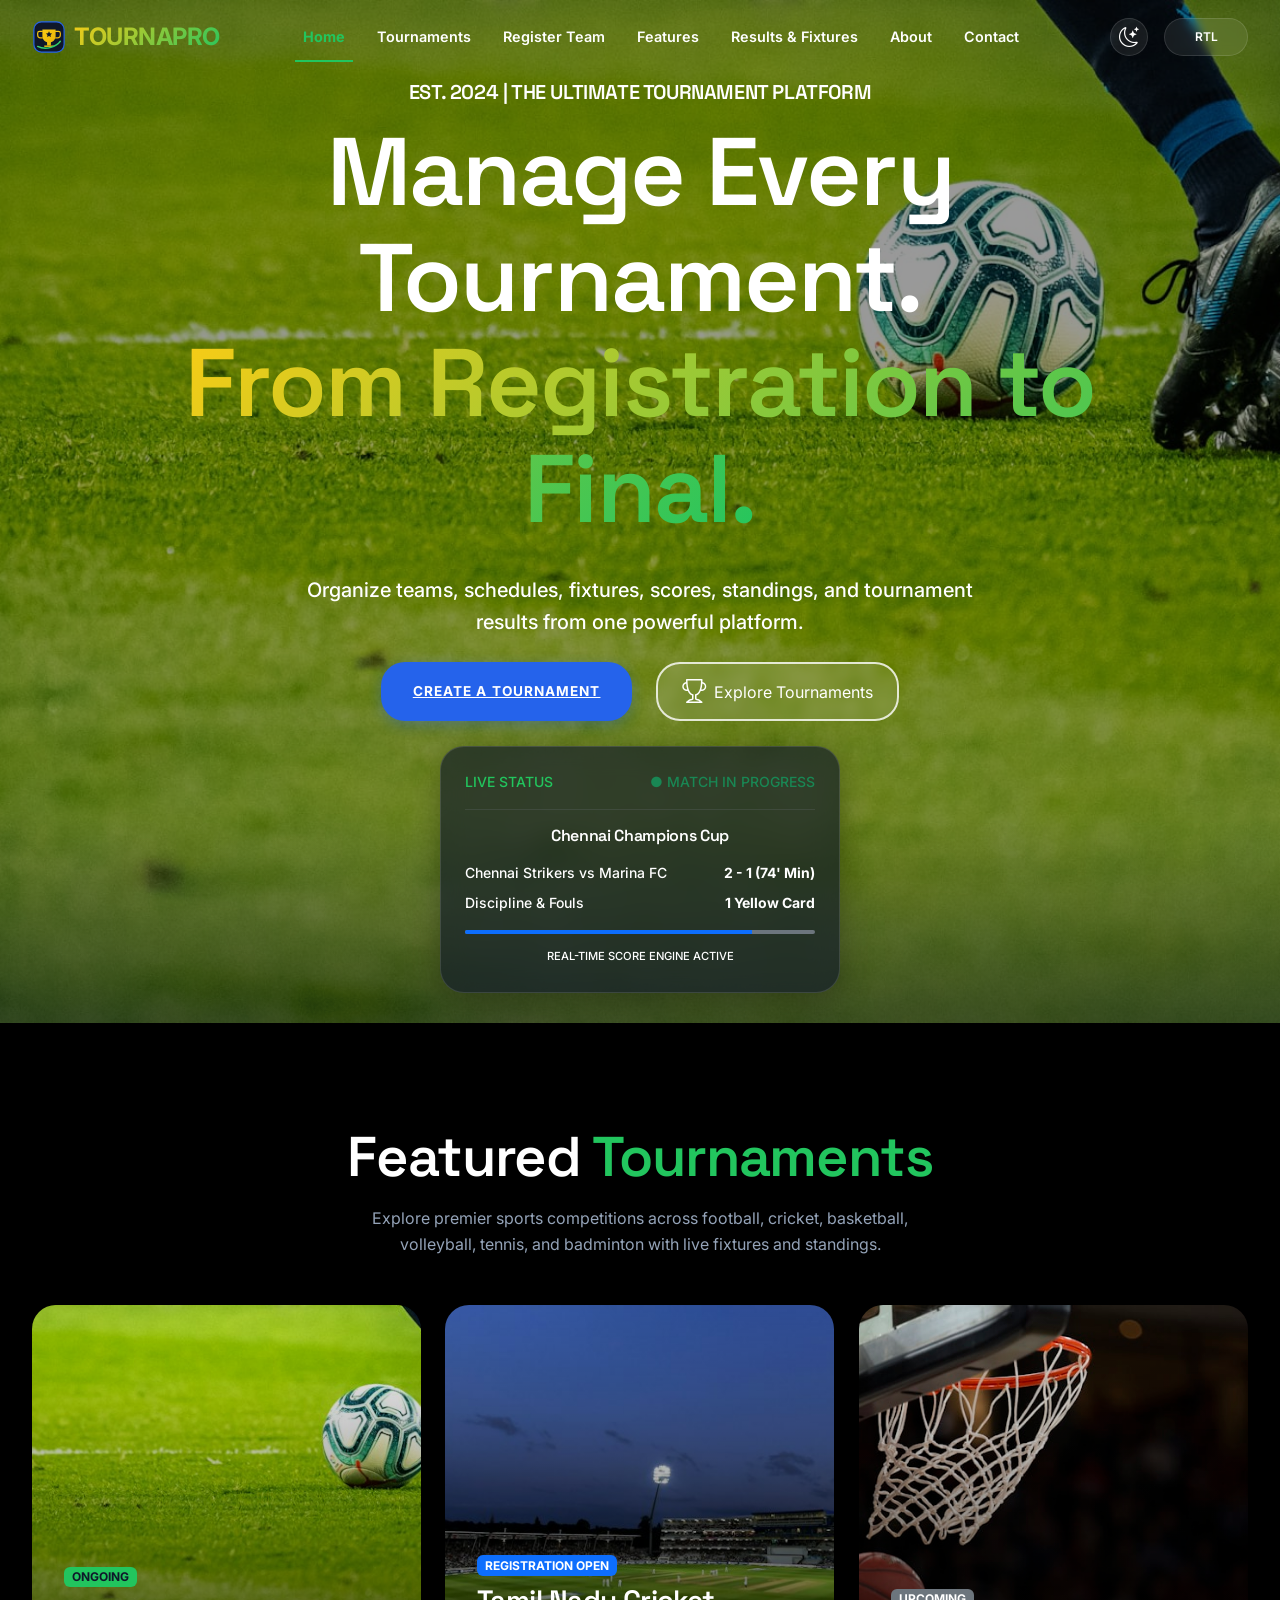
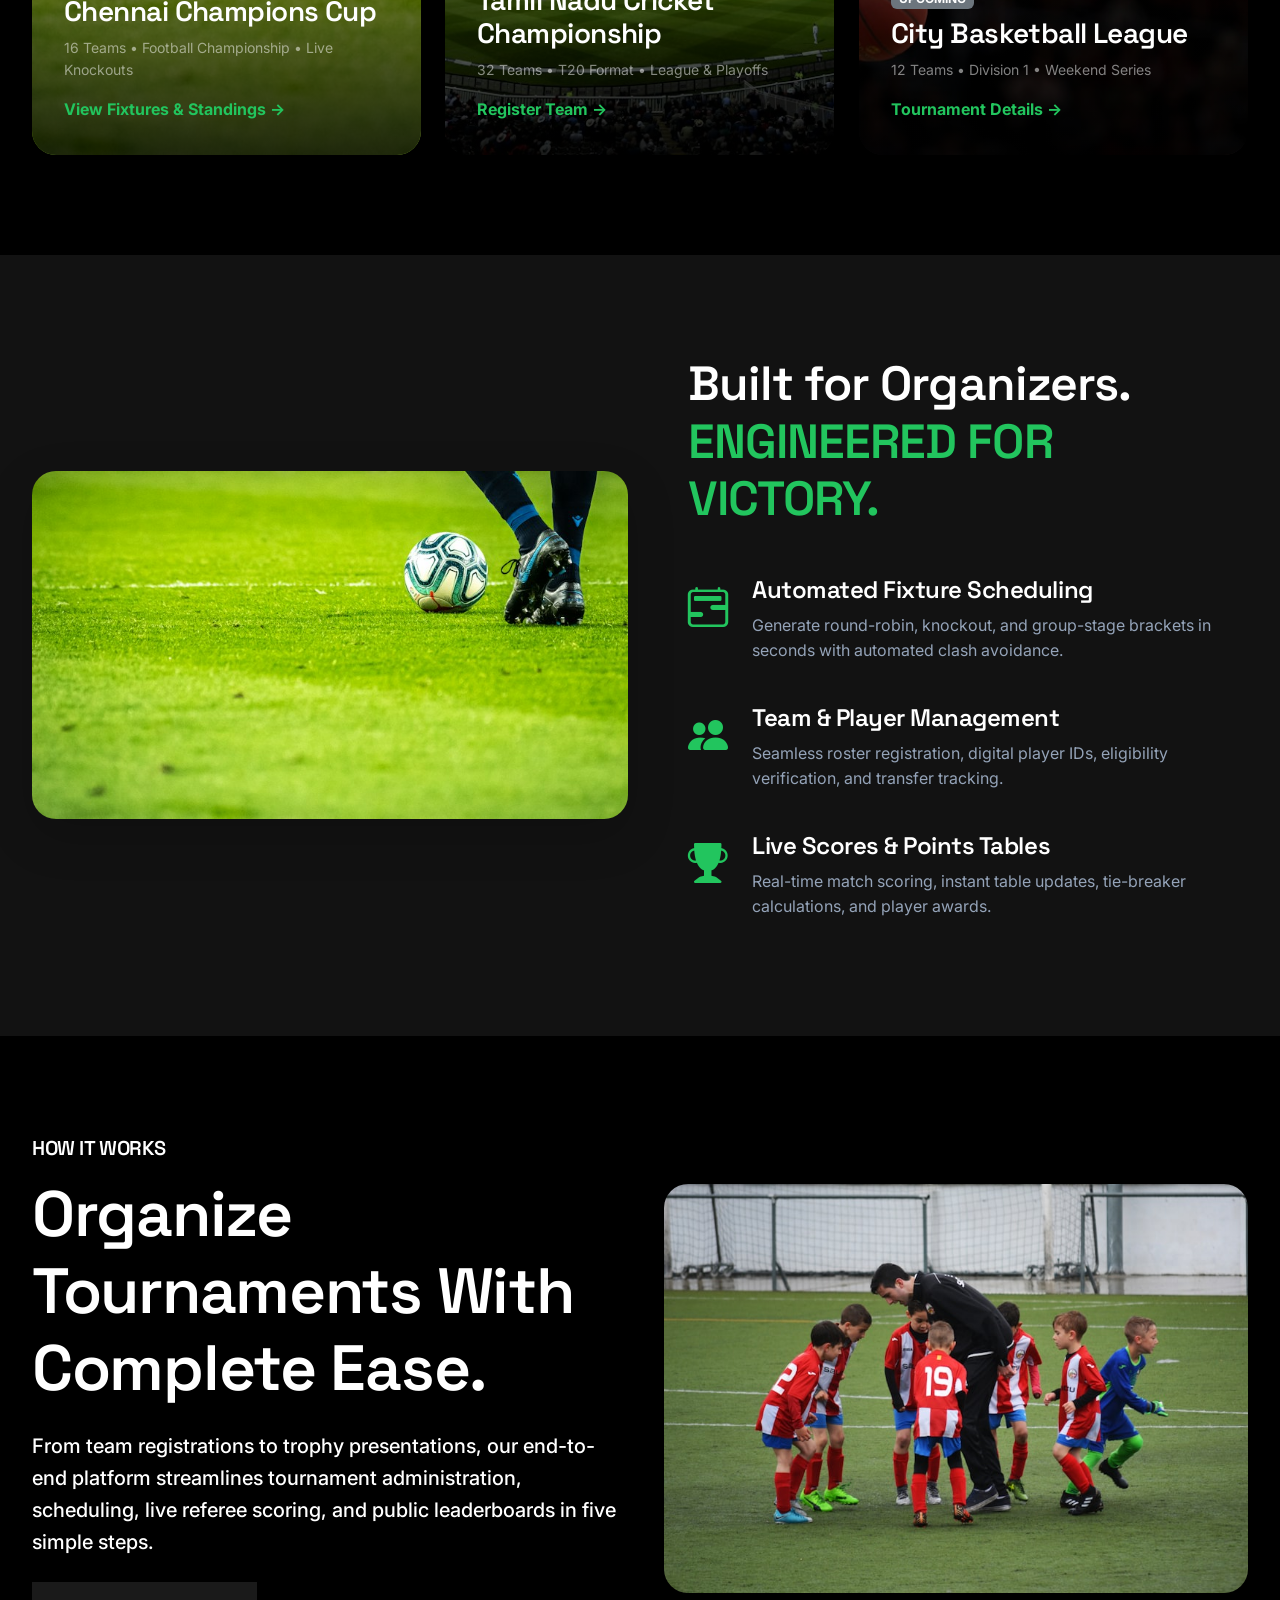
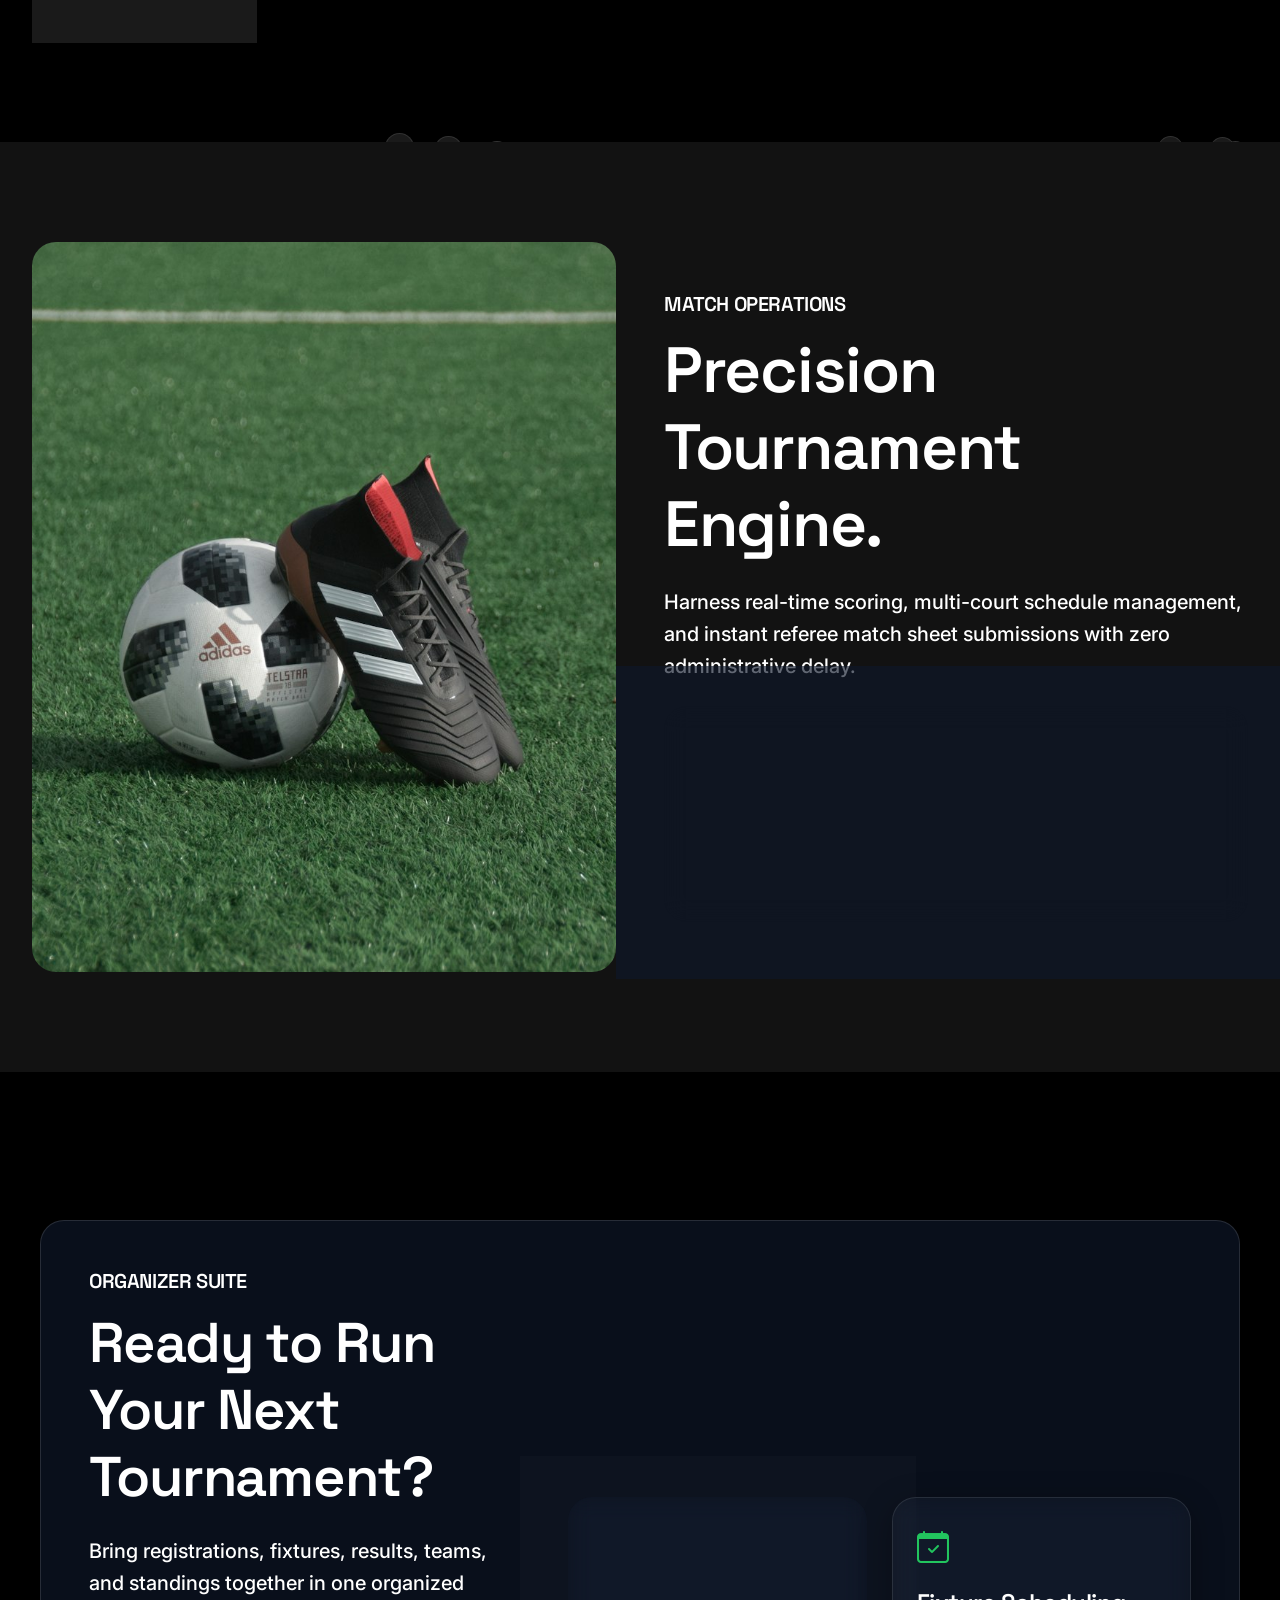
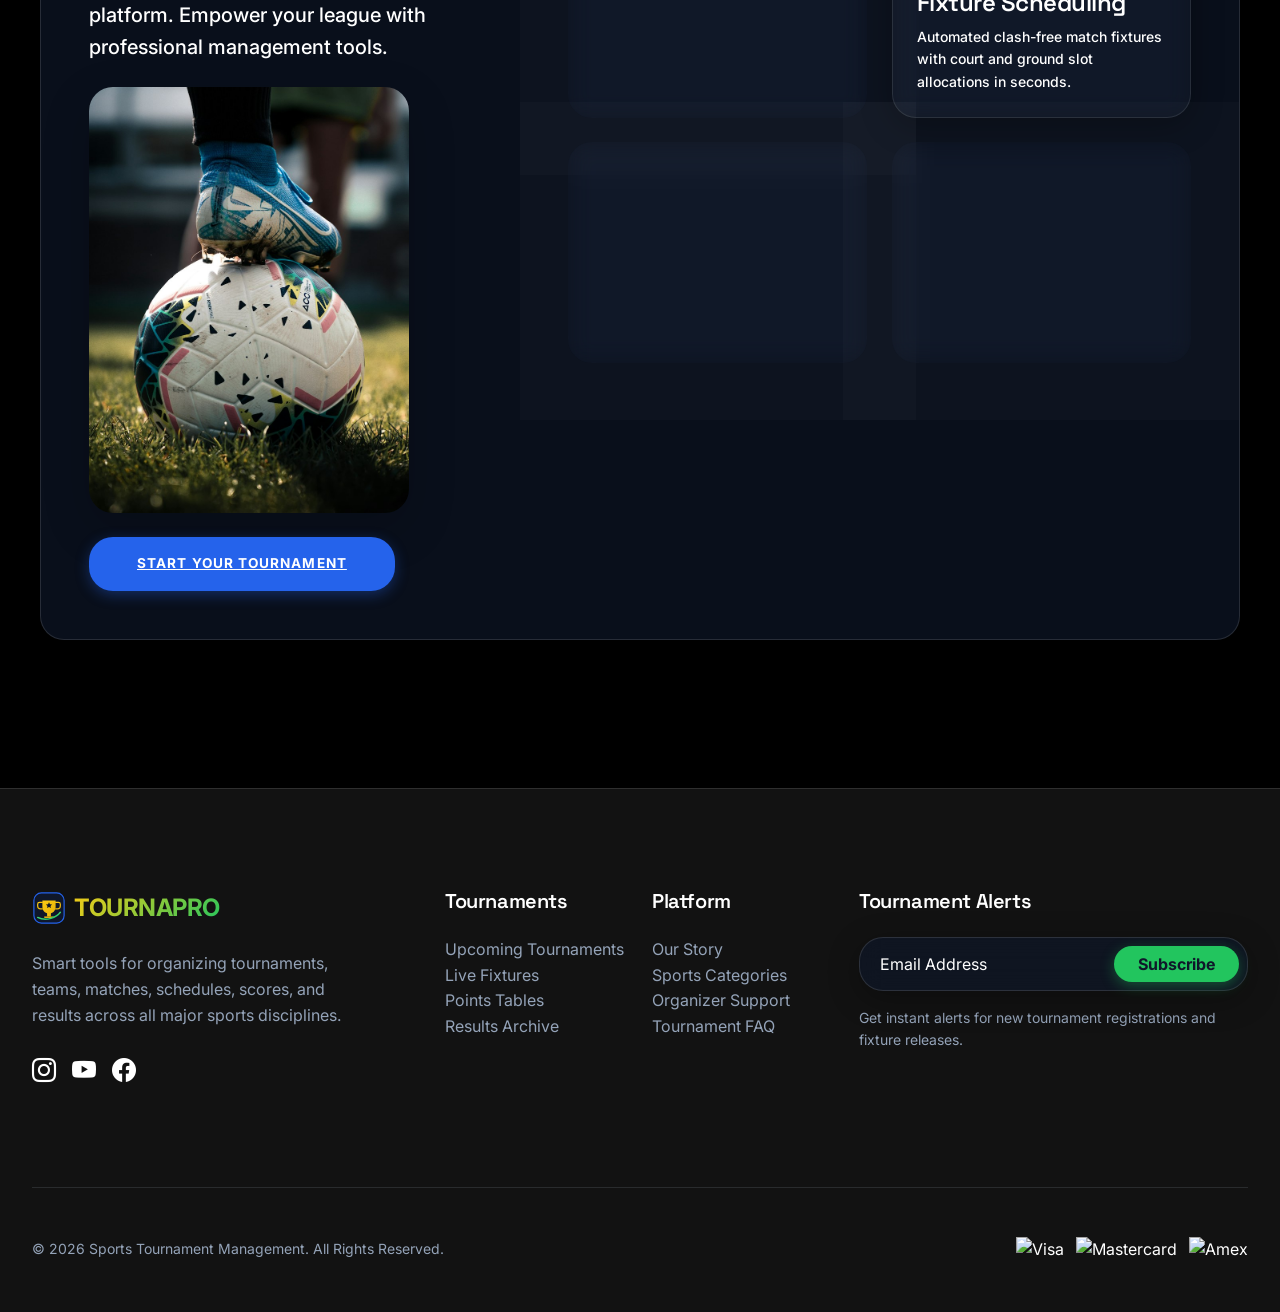
==== index.html @ 995ab410 "Initial commit - Sports Tournament Management website" ====
<!DOCTYPE html>
<html lang="en" dir="ltr" data-theme="dark">

<head>
    <meta charset="UTF-8">
    <meta name="viewport" content="width=device-width, initial-scale=1.0">
    <title>Sports Tournament Management | Modern Tournament & League Platform</title>
    <link rel="icon" type="image/svg+xml" href="assets/images/bluewake-logo.svg">

    <!-- Bootstrap 5 CDN -->
    <link href="https://cdn.jsdelivr.net/npm/bootstrap@5.3.2/dist/css/bootstrap.min.css" rel="stylesheet">
    <link rel="stylesheet" href="https://cdn.jsdelivr.net/npm/bootstrap-icons@1.11.2/font/bootstrap-icons.min.css">

    <!-- Custom CSS -->
    <link rel="stylesheet" href="assets/css/style.css">
</head>

<body>
    <!-- Header / Navigation -->
    <nav class="navbar-marine navbar navbar-expand-xl">
        <div class="container-custom d-flex justify-content-between align-items-center w-100">
            <a class="navbar-brand d-flex align-items-center" href="index.html">
                <img src="assets/images/bluewake-logo.svg" alt="Sports Tournament Management logo" class="brand-logo me-2">
                <span class="fs-4 fw-bold text-gradient brand-wordmark">TOURNAPRO</span>
            </a>

            <button class="navbar-toggler border-0 text-white" type="button" data-bs-toggle="offcanvas"
                data-bs-target="#offcanvasNavbar">
                <i class="bi bi-list fs-1"></i>
            </button>

            <div class="collapse navbar-collapse d-none d-xl-flex" id="navbarNav">
                <ul class="navbar-nav mx-auto">
                    <li class="nav-item"><a class="nav-link active" href="index.html">Home</a></li>
                    <li class="nav-item"><a class="nav-link " href="home-2.html">Tournaments</a></li>
                    <li class="nav-item"><a class="nav-link " href="book-now.html">Register Team</a></li>
                    <li class="nav-item"><a class="nav-link " href="services.html">Features</a></li>
                    <li class="nav-item"><a class="nav-link " href="gallery.html">Results & Fixtures</a></li>
                    <li class="nav-item"><a class="nav-link " href="about.html">About</a></li>
                    <li class="nav-item"><a class="nav-link " href="contact.html">Contact</a></li>
                </ul>
            </div>

            <div class="d-none d-xl-flex align-items-center gap-3 ms-lg-4">
                <button class="theme-toggle btn btn-link text-white p-0"><i class="bi bi-moon-stars fs-5"></i></button>
                <button class="rtl-toggle btn btn-outline-light btn-sm px-3">RTL</button>
            </div>
        </div>
    </nav>

    <!-- Offcanvas Menu for Mobile -->
    <div class="offcanvas offcanvas-end glass-panel" tabindex="-1" id="offcanvasNavbar">
        <div class="offcanvas-header border-bottom border-secondary">
            <h5 class="offcanvas-title text-gradient d-flex align-items-center gap-2 mb-0"><img
                    src="assets/images/bluewake-logo.svg" alt="Sports Tournament Management logo" class="brand-logo offcanvas-brand-logo">
                <span>TOURNAPRO</span>
            </h5>
            <button type="button" class="btn-close btn-close-white" data-bs-dismiss="offcanvas"></button>
        </div>
        <div class="offcanvas-body d-flex flex-column h-100">
            <ul class="navbar-nav mb-auto">
                <li class="nav-item"><a class="nav-link active" href="index.html">Home</a></li>
                <li class="nav-item"><a class="nav-link" href="home-2.html">Tournaments</a></li>
                <li class="nav-item"><a class="nav-link" href="book-now.html">Register Team</a></li>
                <li class="nav-item"><a class="nav-link" href="services.html">Features</a></li>
                <li class="nav-item"><a class="nav-link" href="gallery.html">Results & Fixtures</a></li>
                <li class="nav-item"><a class="nav-link" href="about.html">About</a></li>
                <li class="nav-item"><a class="nav-link" href="contact.html">Contact</a></li>
            </ul>

            <div class="mt-auto pt-4 border-top border-secondary">
                <div class="d-flex align-items-center justify-content-between">
                    <span class="small text-muted text-uppercase tracking-widest"></span>
                    <div class="d-flex gap-3">
                        <button class="theme-toggle btn btn-link text-white p-0"><i
                                class="bi bi-moon-stars fs-5"></i></button>
                        <button class="rtl-toggle btn btn-outline-light btn-sm px-3">RTL</button>
                    </div>
                </div>
            </div>
        </div>
    </div>

    <!-- Hero Section -->
    <section class="hero-section text-center">
        <img src="assets/images/sports_hero.jpg"
            alt="Sports Stadium Tournament" class="hero-video-bg">
        <div class="hero-overlay"></div>
        <div class="container-custom hero-content">
            <div class="row justify-content-center">
                <div class="col-lg-10">
                    <h5 class="text-accent mb-3 drift-element">EST. 2024 | THE ULTIMATE TOURNAMENT PLATFORM</h5>
                    <h1 class="hero-title text-white reveal reveal-up">Manage Every Tournament. <br> <span class="text-gradient">From Registration to Final.</span></h1>
                    <p class="lead text-muted mb-4 mx-auto col-lg-8 reveal reveal-up delay-1">Organize teams, schedules, fixtures, scores, standings, and tournament results from one powerful platform.</p>
                    <div class="d-flex flex-wrap justify-content-center gap-3 gap-md-4 reveal reveal-up delay-2">
                        <a href="book-now.html" class="btn-marine">Create a Tournament</a>
                        <a href="home-2.html"
                            class="btn btn-outline-light rounded-pill d-flex align-items-center gap-2">
                            <i class="bi bi-trophy fs-4"></i> Explore Tournaments
                        </a>
                    </div>
                    <div class="glass-panel p-4 float-element reveal reveal-up delay-3 mx-auto mt-4"
                        style="max-width: 400px;">
                        <div class="d-flex justify-content-between align-items-center mb-3">
                            <span class="text-accent fw-bold text-uppercase small tracking-widest">Live Status</span>
                            <span class="text-success small fw-bold">● MATCH IN PROGRESS</span>
                        </div>
                        <div class="border-top border-secondary opacity-25 mb-3"></div>
                        <h6 class="text-white mb-3">Chennai Champions Cup</h6>
                        <div class="small d-flex justify-content-between mb-2 text-white-50">
                            <span>Chennai Strikers vs Marina FC</span>
                            <span class="text-white fw-bold">2 - 1 (74' Min)</span>
                        </div>
                        <div class="small d-flex justify-content-between mb-3 text-white-50">
                            <span>Discipline & Fouls</span>
                            <span class="text-white fw-bold">1 Yellow Card</span>
                        </div>
                        <div class="progress bg-secondary" style="height: 4px;">
                            <div class="progress-bar bg-accent" style="width: 82%"></div>
                        </div>
                        <div class="text-center mt-2">
                            <small class="text-muted hero-bite-probability" style="font-size: 0.7rem;">REAL-TIME SCORE ENGINE ACTIVE</small>
                        </div>
                    </div>
                </div>
            </div>
        </div>
    </section>

    <!-- Guided Expeditions Section -> Featured Tournaments -->
    <section class="section-padding">
        <div class="container-custom">
            <div class="text-center mb-5 reveal reveal-up">
                <h2 class="display-4 mb-3">Featured <span class="text-accent">Tournaments</span></h2>
                <p class="text-muted mx-auto col-lg-6">Explore premier sports competitions across football, cricket, basketball, volleyball, tennis, and badminton with live fixtures and standings.</p>
            </div>
            <div class="row g-4">
                <div class="col-md-4 reveal reveal-up delay-1">
                    <div class="trip-card">
                        <img src="assets/images/football_match.jpg"
                            class="trip-card-img" alt="Football Championship">
                        <div class="trip-card-overlay">
                            <span class="badge bg-accent text-dark mb-2 w-fit">ONGOING</span>
                            <h3>Chennai Champions Cup</h3>
                            <p class="small text-white-50">16 Teams • Football Championship • Live Knockouts</p>
                            <a href="services.html" class="text-accent text-decoration-none fw-bold">View Fixtures & Standings →</a>
                        </div>
                    </div>
                </div>
                <div class="col-md-4 reveal reveal-up delay-2">
                    <div class="trip-card">
                        <img src="assets/images/cricket_match.jpg"
                            class="trip-card-img" alt="Cricket League">
                        <div class="trip-card-overlay">
                            <span class="badge bg-primary mb-2 w-fit text-uppercase">Registration Open</span>
                            <h3>Tamil Nadu Cricket Championship</h3>
                            <p class="small text-white-50">32 Teams • T20 Format • League & Playoffs</p>
                            <a href="book-now.html" class="text-accent text-decoration-none fw-bold">Register Team →</a>
                        </div>
                    </div>
                </div>
                <div class="col-md-4 reveal reveal-up delay-3">
                    <div class="trip-card">
                        <img src="assets/images/basketball_action.jpg"
                            class="trip-card-img" alt="Basketball League">
                        <div class="trip-card-overlay">
                            <span class="badge bg-secondary mb-2 w-fit text-uppercase">Upcoming</span>
                            <h3>City Basketball League</h3>
                            <p class="small text-white-50">12 Teams • Division 1 • Weekend Series</p>
                            <a href="services.html" class="text-accent text-decoration-none fw-bold">Tournament Details →</a>
                        </div>
                    </div>
                </div>
            </div>
        </div>
    </section>

    <!-- Why Choose Us / Quality Gear -> Platform Advantage -->
    <section class="section-padding bg-marine-alt">
        <div class="container-custom">
            <div class="row align-items-center">
                <div class="col-lg-6 mb-5 mb-lg-0 reveal reveal-left">
                    <div class="position-relative">
                        <img src="assets/images/football_match.jpg" class="img-fluid rounded-5 shadow-lg"
                            alt="Tournament Management Platform">
                    </div>
                </div>
                <div class="col-lg-6 ps-lg-5 reveal reveal-right delay-2">
                    <h2 class="display-5 mb-5">Built for Organizers. <br><span
                            class="text-accent text-uppercase">Engineered for Victory.</span></h2>
                    <div class="d-flex gap-4 mb-4 reveal reveal-up delay-3">
                        <div class="icon-box text-accent fs-1"><i class="bi bi-calendar2-range"></i></div>
                        <div>
                            <h4>Automated Fixture Scheduling</h4>
                            <p class="text-muted">Generate round-robin, knockout, and group-stage brackets in seconds with automated clash avoidance.</p>
                        </div>
                    </div>
                    <div class="d-flex gap-4 mb-4 reveal reveal-up delay-4">
                        <div class="icon-box text-accent fs-1"><i class="bi bi-people-fill"></i></div>
                        <div>
                            <h4>Team & Player Management</h4>
                            <p class="text-muted">Seamless roster registration, digital player IDs, eligibility verification, and transfer tracking.</p>
                        </div>
                    </div>
                    <div class="d-flex gap-4 reveal reveal-up delay-5">
                        <div class="icon-box text-accent fs-1"><i class="bi bi-trophy-fill"></i></div>
                        <div>
                            <h4>Live Scores & Points Tables</h4>
                            <p class="text-muted">Real-time match scoring, instant table updates, tie-breaker calculations, and player awards.</p>
                        </div>
                    </div>
                </div>
            </div>
        </div>
    </section>

    <!-- Section 1: Marine Conservation -> How It Works -->
    <section class="section-padding bg-conservation position-relative overflow-hidden">
        <div id="bubble-container"></div>
        <div class="container-custom">
            <div class="row align-items-center g-5">
                <div class="col-lg-6 reveal reveal-left">
                    <h5 class="text-accent mb-3 text-uppercase">How It Works</h5>
                    <h2 class="display-3 mb-4">Organize Tournaments <span class="text-white">With Complete Ease.</span></h2>
                    <p class="lead text-muted mb-4">From team registrations to trophy presentations, our end-to-end platform streamlines tournament administration, scheduling, live referee scoring, and public leaderboards in five simple steps.</p>
                    <a href="services.html" class="btn btn-outline-light rounded-pill px-5 py-3 mission-profile-btn">Explore Features</a>
                </div>
                <div class="col-lg-6 reveal reveal-right delay-2">
                    <img src="assets/images/team_huddle.jpg" class="img-fluid rounded-5 shadow-2-strong hover-tilt"
                        alt="Tournament Workflow">
                </div>
            </div>
        </div>
    </section>

    <!-- Section 2: Angler Tech -> Match Operations & Intelligence -->
    <section class="section-padding bg-tech">
        <div class="container-custom">
            <div class="row align-items-center g-5 flex-row-reverse">
                <div class="col-lg-6 reveal reveal-right">
                    <h5 class="text-accent mb-3 text-uppercase">Match Operations</h5>
                    <h2 class="display-3 mb-4">Precision <span class="text-white">Tournament Engine.</span></h2>
                    <p class="lead text-muted mb-4">Harness real-time scoring, multi-court schedule management, and instant referee match sheet submissions with zero administrative delay.</p>
                    <div class="glass-panel p-4 tech-glitch">
                        <ul class="list-unstyled mb-0">
                            <li class="mb-3 d-flex align-items-center">
                                <i class="bi bi-stopwatch text-accent fs-4 me-3"></i>
                                <div>
                                    <div class="small fw-bold text-uppercase">Live Scoreboard Console</div>
                                    <div class="text-muted small">Real-time goal, run, point, and penalty event tracking</div>
                                </div>
                            </li>
                            <li class="mb-3 d-flex align-items-center">
                                <i class="bi bi-diagram-3 text-accent fs-4 me-3"></i>
                                <div>
                                    <div class="small fw-bold text-uppercase">Auto-Bracket Generator</div>
                                    <div class="text-muted small">Single-elimination, double-elimination, and Swiss brackets</div>
                                </div>
                            </li>
                            <li class="d-flex align-items-center">
                                <i class="bi bi-table text-accent fs-4 me-3"></i>
                                <div>
                                    <div class="small fw-bold text-uppercase">Live Points Table Engine</div>
                                    <div class="text-muted small">Automated NRR, goal difference, and tie-breaker algorithms</div>
                                </div>
                            </li>
                        </ul>
                    </div>
                </div>
                <div class="col-lg-6 reveal reveal-left delay-2">
                    <img src="assets/images/match_tracking.jpg" class="img-fluid rounded-5 shadow-2-strong hover-tilt"
                        alt="Tournament Analytics Dashboard">
                </div>
            </div>
        </div>
    </section>

    <!-- Section 3: Elite Membership -> Ready to Run Your Next Tournament? -->
    <section class="section-padding bg-elite">
        <div class="container-custom py-5">
            <div class="glass-panel p-5 reveal reveal-scale pulse-gold mx-auto" style="max-width: 1200px;">
                <div class="row align-items-center g-5">
                    <!-- Left Side: Content & Image -->
                    <div class="col-lg-5 text-center text-lg-start">
                        <h5 class="text-accent mb-3 text-uppercase tracking-widest">Organizer Suite</h5>
                        <h2 class="display-4 mb-4">Ready to Run Your Next<br><span class="text-white">Tournament?</span></h2>
                        <p class="lead text-muted mb-4">Bring registrations, fixtures, results, teams, and standings together in one organized platform. Empower your league with professional management tools.</p>
                        <div class="my-4">
                            <img src="assets/images/trophy_award.jpg" class="img-fluid rounded-4 shadow-lg hover-tilt"
                                alt="Tournament Director Card" style="max-width: 320px; width: 100%;">
                        </div>
                        <a href="book-now.html" class="btn-marine px-5 py-3">Start Your Tournament</a>
                    </div>
                    <!-- Right Side: Structured Clarity Cards -->
                    <div class="col-lg-7">
                        <div class="row g-4">
                            <div class="col-md-6">
                                <div class="glass-panel p-4 h-100 border-secondary border-opacity-25" style="background: rgba(255, 255, 255, 0.02);">
                                    <i class="bi bi-person-lines-fill text-accent fs-2 mb-3 d-block"></i>
                                    <h4 class="text-white mb-2">Team Registration</h4>
                                    <p class="text-muted small mb-0">Custom digital entry forms, roster size limits, player eligibility checks, and fee collection.</p>
                                </div>
                            </div>
                            <div class="col-md-6">
                                <div class="glass-panel p-4 h-100 border-secondary border-opacity-25" style="background: rgba(255, 255, 255, 0.02);">
                                    <i class="bi bi-calendar-check text-accent fs-2 mb-3 d-block"></i>
                                    <h4 class="text-white mb-2">Fixture Scheduling</h4>
                                    <p class="text-muted small mb-0">Automated clash-free match fixtures with court and ground slot allocations in seconds.</p>
                                </div>
                            </div>
                            <div class="col-md-6">
                                <div class="glass-panel p-4 h-100 border-secondary border-opacity-25" style="background: rgba(255, 255, 255, 0.02);">
                                    <i class="bi bi-broadcast-pin text-accent fs-2 mb-3 d-block"></i>
                                    <h4 class="text-white mb-2">Live Score Updates</h4>
                                    <p class="text-muted small mb-0">Mobile scoring console for referees and table officials with real-time fan broadcasts.</p>
                                </div>
                            </div>
                            <div class="col-md-6">
                                <div class="glass-panel p-4 h-100 border-secondary border-opacity-25" style="background: rgba(255, 255, 255, 0.02);">
                                    <i class="bi bi-trophy text-accent fs-2 mb-3 d-block"></i>
                                    <h4 class="text-white mb-2">Points & Standings</h4>
                                    <p class="text-muted small mb-0">Instant points table recalculations, net run rates, goal differentials, and trophy archives.</p>
                                </div>
                            </div>
                        </div>
                    </div>
                </div>
            </div>
        </div>
    </section>

    <!-- Footer -->
    <footer>
        <div class="container-custom">
            <div class="row">
                <div class="col-lg-4 mb-5 reveal reveal-up">
                    <a href="index.html" class="navbar-brand d-flex align-items-center mb-4 text-decoration-none">
                        <img src="assets/images/bluewake-logo.svg" alt="Sports Tournament Management logo"
                            class="brand-logo footer-brand-logo me-2">
                        <span class="fs-4 fw-bold text-gradient brand-wordmark">TOURNAPRO</span>
                    </a>
                    <p class="text-muted pe-lg-5">Smart tools for organizing tournaments, teams, matches, schedules, scores, and results across all major sports disciplines.</p>
                    <div class="d-flex gap-3 mt-4">
                        <a href="#" class="fs-4 text-white hover-accent"><i class="bi bi-instagram"></i></a>
                        <a href="#" class="fs-4 text-white hover-accent"><i class="bi bi-youtube"></i></a>
                        <a href="#" class="fs-4 text-white hover-accent"><i class="bi bi-facebook"></i></a>
                    </div>
                </div>
                <div class="col-lg-2 col-md-4 mb-4 reveal reveal-up delay-1">
                    <h5 class="mb-4">Tournaments</h5>
                    <ul class="list-unstyled">
                        <li><a href="home-2.html" class="text-muted text-decoration-none">Upcoming Tournaments</a></li>
                        <li><a href="gallery.html" class="text-muted text-decoration-none">Live Fixtures</a></li>
                        <li><a href="services.html" class="text-muted text-decoration-none">Points Tables</a></li>
                        <li><a href="gallery.html" class="text-muted text-decoration-none">Results Archive</a></li>
                    </ul>
                </div>
                <div class="col-lg-2 col-md-4 mb-4 reveal reveal-up delay-2">
                    <h5 class="mb-4">Platform</h5>
                    <ul class="list-unstyled">
                        <li><a href="about.html" class="text-muted text-decoration-none">Our Story</a></li>
                        <li><a href="services.html" class="text-muted text-decoration-none">Sports Categories</a></li>
                        <li><a href="contact.html" class="text-muted text-decoration-none">Organizer Support</a></li>
                        <li><a href="about.html" class="text-muted text-decoration-none">Tournament FAQ</a></li>
                    </ul>
                </div>
                <div class="col-lg-4 col-md-4 mb-4 reveal reveal-up delay-3">
                    <h5 class="mb-4">Tournament Alerts</h5>
                    <div class="glass-panel p-2 d-flex">
                        <input type="email" class="form-control bg-transparent border-0 text-white"
                            placeholder="Email Address">
                        <button class="btn btn-accent rounded-pill px-4">Subscribe</button>
                    </div>
                    <small class="text-muted mt-3 d-block">Get instant alerts for new tournament registrations and fixture releases.</small>
                </div>
            </div>
            <hr class="my-5 border-secondary opacity-25">
            <div class="row align-items-center">
                <div class="col-md-6 text-center text-md-start">
                    <p class="small text-muted mb-0">© 2026 Sports Tournament Management. All Rights Reserved.</p>
                </div>
                <div class="col-md-6 text-center text-md-end mt-3 mt-md-0">
                    <img src="https://img.icons8.com/color/48/visa.png" alt="Visa" width="30">
                    <img src="https://img.icons8.com/color/48/mastercard.png" alt="Mastercard" width="30" class="ms-2">
                    <img src="https://img.icons8.com/color/48/amex.png" alt="Amex" width="30" class="ms-2">
                </div>
            </div>
        </div>
    </footer>

    <button type="button" class="back-to-top" aria-label="Back to top">
        <i class="bi bi-arrow-up"></i>
    </button>

    <!-- Scripts -->
    <script src="https://cdn.jsdelivr.net/npm/bootstrap@5.3.2/dist/js/bootstrap.bundle.min.js"></script>
    <script src="assets/js/main.js"></script>
</body>

</html>
---- assets/css/style.css ----
@import url('https://fonts.googleapis.com/css2?family=Inter:wght@300;400;500;600;700&family=Space+Grotesk:wght@400;500;600;700&display=swap');

:root {
    /* Primary Deep Navy */
    --primary: #0F172A;
    --secondary: #2563EB;
    --accent: #22C55E;
    --accent-glow: rgba(34, 197, 94, 0.35);
    --highlight: #FACC15;

    --bg-deep: #0B1120;
    --bg-card: rgba(255, 255, 255, 0.05);
    --text-main: #FFFFFF;
    --text-muted: #94A3B8;
    --glass-border: rgba(255, 255, 255, 0.12);
    --glass-bg: rgba(15, 23, 42, 0.65);

    /* Spacing & Transitions */
    --transition-smooth: all 0.5s cubic-bezier(0.4, 0, 0.2, 1);
    --transition-bounce: all 0.6s cubic-bezier(0.68, -0.55, 0.265, 1.55);
}

[data-theme="light"] {
    --bg-deep: #F8FAFC;
    --bg-card: rgba(255, 255, 255, 0.9);
    --text-main: #0F172A;
    --text-muted: #64748B;
    --glass-border: rgba(15, 23, 42, 0.1);
    --glass-bg: rgba(255, 255, 255, 0.75);
    --primary: #0F172A;
}

/* Global Text Visibility Fixes */
.text-muted {
    color: var(--text-muted) !important;
}

/* Light Mode Global Visibility Overrides */
[data-theme="light"] .glass-panel .text-white,
[data-theme="light"] .glass-panel .text-white-50,
[data-theme="light"] footer .text-white,
[data-theme="light"] footer .text-white-50,
[data-theme="light"] .offcanvas .text-white {
    color: var(--text-main) !important;
}

[data-theme="light"] .btn-outline-light {
    color: var(--text-main);
    border-color: var(--text-main);
    background: rgba(255, 255, 255, 0.2);
    backdrop-filter: blur(5px);
}

.btn-outline-light {
    backdrop-filter: blur(5px);
    background: rgba(255, 255, 255, 0.1);
    border-width: 2px;
    padding: 0.6rem 1.5rem;
}

[data-theme="light"] .btn-outline-light:hover {
    background-color: var(--text-main);
    color: var(--bg-deep);
}

[data-theme="light"] .form-control {
    color: var(--text-main) !important;
}

[data-theme="light"] .form-control::placeholder {
    color: var(--text-muted);
}

[data-theme="light"] .btn-close-white {
    filter: invert(1) grayscale(100%) brightness(0);
}

[data-theme="light"] .contact-social-icon {
    color: var(--text-main) !important;
}

/* Guarantee Navbar Legibility in Light Mode */
[data-theme="light"] .navbar-marine {
    background: rgba(255, 255, 255, 0.88) !important;
    backdrop-filter: blur(15px);
    border-bottom: 1px solid rgba(0, 0, 0, 0.05);
}

[data-theme="light"] .navbar-marine .text-white {
    color: var(--text-main) !important;
}

[data-theme="light"] .text-gradient {
    background: linear-gradient(135deg, #2563EB 0%, #16A34A 100%);
    -webkit-background-clip: text;
    background-clip: text;
    -webkit-text-fill-color: transparent;
}

* {
    margin: 0;
    padding: 0;
    box-sizing: border-box;
}

body {
    font-family: 'Inter', sans-serif;
    background-color: var(--bg-deep);
    color: var(--text-main);
    overflow-x: hidden;
    line-height: 1.6;
    transition: background-color 0.5s ease;
}

h1,
h2,
h3,
h4,
h5,
h6,
.h1,
.h2,
.h3,
.h4,
.h5,
.h6,
h1.fw-bold,
h2.fw-bold,
h3.fw-bold,
h4.fw-bold,
h5.fw-bold,
h6.fw-bold,
[class*="display-"] {
    font-family: 'Space Grotesk', sans-serif;
    font-weight: 600 !important;
    letter-spacing: -0.02em;
}

/* Ensure paragraph and subheading font weights are between 400 and 550 for readability and hierarchy */
.lead,
.subheading,
.subtitle,
p.fw-bold,
.lead.fw-bold,
.small.fw-bold,
span.fw-bold.small,
div.fw-bold.small {
    font-weight: 500 !important;
}

.brand-logo {
    width: 34px;
    height: 34px;
    object-fit: contain;
    flex-shrink: 0;
}

.offcanvas-brand-logo {
    width: 28px;
    height: 28px;
}

.footer-brand-logo {
    width: 34px;
    height: 34px;
}

.auth-brand-logo {
    width: 42px;
    height: 42px;
}

.brand-wordmark {
    letter-spacing: -0.02em;
}

/* RTL Helpers - Using Logical Properties */
[dir="rtl"] {
    text-align: right;
}

/* Base Layout Utilities */
.container-custom {
    max-width: 1600px;
    margin-inline: auto;
    padding-inline: 2rem;
}

/* Cinematic Glassmorphism */
.glass-panel {
    background: var(--glass-bg);
    backdrop-filter: blur(12px);
    -webkit-backdrop-filter: blur(12px);
    border: 1px solid var(--glass-border);
    border-radius: 24px;
    box-shadow: 0 8px 32px 0 rgba(0, 0, 0, 0.3);
}

/* Anti-Gravity Animations */
@keyframes float {
    0% {
        transform: translateY(0px) rotate(0deg);
    }

    50% {
        transform: translateY(-15px) rotate(1deg);
    }

    100% {
        transform: translateY(0px) rotate(0deg);
    }
}

@keyframes drift {
    0% {
        transform: translateX(0px);
    }

    50% {
        transform: translateX(10px);
    }

    100% {
        transform: translateX(0px);
    }
}

@keyframes water-ripple {
    0% {
        transform: scale(0.8);
        opacity: 0.5;
    }

    100% {
        transform: scale(1.5);
        opacity: 0;
    }
}

.float-element {
    animation: float 6s ease-in-out infinite;
}

.drift-element {
    animation: drift 8s ease-in-out infinite;
}

/* Premium Buttons */
.btn-marine {
    background: var(--secondary);
    color: #ffffff !important;
    border: none;
    padding: 0.8rem 2rem;
    border-radius: 50px;
    font-weight: 700;
    text-transform: uppercase;
    font-size: 0.85rem;
    letter-spacing: 0.08em;
    transition: var(--transition-bounce);
    position: relative;
    overflow: hidden;
    z-index: 1;
    display: inline-flex;
    align-items: center;
    justify-content: center;
    text-align: center;
    box-shadow: 0 4px 14px rgba(37, 99, 235, 0.35);
}

.btn-marine:hover {
    background: #1d4ed8;
    color: #ffffff !important;
    transform: scale(1.05) translateY(-3px);
    box-shadow: 0 10px 24px rgba(37, 99, 235, 0.5);
}

.btn-accent {
    background: var(--accent);
    color: #0F172A !important;
    border: none;
    font-weight: 700;
    transition: var(--transition-smooth);
    box-shadow: 0 4px 14px rgba(34, 197, 94, 0.35);
}

.btn-accent:hover {
    background: #16a34a;
    color: #ffffff !important;
    transform: translateY(-2px);
    box-shadow: 0 8px 20px rgba(34, 197, 94, 0.5);
}

/* Navigation */
.navbar-marine {
    position: fixed;
    top: 0;
    width: 100%;
    z-index: 1000;
    padding: 0.8rem 0;
    transition: var(--transition-smooth);
}

.navbar-marine.scrolled {
    background: var(--bg-card);
    backdrop-filter: blur(20px);
    padding: 1rem 0;
    border-bottom: 1px solid var(--glass-border);
}

.nav-link {
    color: var(--text-main) !important;
    font-weight: 600;
    margin-inline: 0.5rem;
    font-size: 0.9rem;
    position: relative;
    white-space: nowrap;
}

.nav-link::after {
    content: '';
    position: absolute;
    bottom: -5px;
    inset-inline-start: 0;
    width: 0;
    height: 2px;
    background: var(--accent);
    transition: var(--transition-smooth);
}

.nav-link:hover::after {
    width: 100%;
}

.nav-link.active {
    color: var(--accent) !important;
    font-weight: 700;
}

.nav-link.active::after {
    width: 100%;
}

.navbar-marine .btn-accent {
    border: 1px solid transparent;
    height: 38px;
    display: inline-flex;
    align-items: center;
    justify-content: center;
}

.offcanvas .btn-accent {
    border: 1px solid transparent;
}

.navbar-marine .btn-accent:hover,
.navbar-marine .btn-accent:focus-visible {
    background: #ffffff;
    color: var(--primary) !important;
    border-color: var(--accent);
}

.offcanvas .btn-accent:hover,
.offcanvas .btn-accent:focus-visible {
    background: #ffffff;
    color: var(--primary) !important;
    border-color: var(--accent);
}

.navbar-marine .theme-toggle,
.navbar-marine .rtl-toggle,
.offcanvas .theme-toggle,
.offcanvas .rtl-toggle {
    height: 38px;
    border-radius: 10px;
    border: 1px solid var(--glass-border);
    background: rgba(255, 255, 255, 0.08);
    color: var(--text-main) !important;
    display: inline-flex;
    align-items: center;
    justify-content: center;
    line-height: 1;
}

.navbar-marine .theme-toggle,
.offcanvas .theme-toggle {
    width: 38px;
    padding: 0;
}

.navbar-marine .rtl-toggle,
.offcanvas .rtl-toggle {
    min-width: 84px;
    padding: 0 0.75rem;
    font-size: 0.75rem;
    font-weight: 600;
}

[data-theme="light"] .navbar-marine .theme-toggle,
[data-theme="light"] .navbar-marine .rtl-toggle,
[data-theme="light"] .offcanvas .theme-toggle,
[data-theme="light"] .offcanvas .rtl-toggle {
    border-color: rgba(15, 23, 42, 0.25);
    background: rgba(255, 255, 255, 0.75);
}

[data-theme="light"] .navbar-marine .theme-toggle:hover,
[data-theme="light"] .navbar-marine .rtl-toggle:hover,
[data-theme="light"] .offcanvas .theme-toggle:hover,
[data-theme="light"] .offcanvas .rtl-toggle:hover,
[data-theme="light"] .navbar-marine .theme-toggle:focus-visible,
[data-theme="light"] .navbar-marine .rtl-toggle:focus-visible,
[data-theme="light"] .offcanvas .theme-toggle:focus-visible,
[data-theme="light"] .offcanvas .rtl-toggle:focus-visible {
    background: var(--text-main);
    color: var(--bg-deep) !important;
}

/* Hero Section */
.hero-section {
    min-height: 100vh;
    display: flex;
    align-items: center;
    position: relative;
    overflow: hidden;
    padding-top: 80px;
    padding-bottom: 30px;
}

.hero-section .btn-outline-light {
    color: #ffffff !important;
    border-color: rgba(255, 255, 255, 0.8) !important;
    background: rgba(255, 255, 255, 0.1) !important;
    backdrop-filter: blur(5px);
}

.hero-section .btn-outline-light:hover {
    background-color: #ffffff !important;
    color: #0F172A !important;
    border-color: #ffffff !important;
}

[data-theme="light"] .hero-section .btn-outline-light {
    color: #0F172A !important;
    border-color: #0F172A !important;
    background: rgba(15, 23, 42, 0.05) !important;
    backdrop-filter: blur(5px);
}

[data-theme="light"] .hero-section .btn-outline-light:hover {
    background-color: #0F172A !important;
    color: #ffffff !important;
    border-color: #0F172A !important;
}

@media (max-width: 768px) {
    .hero-section {
        padding-top: 140px;
        align-items: center;
    }
}

.hero-video-bg {
    position: absolute;
    top: 0;
    left: 0;
    width: 100%;
    height: 100%;
    object-fit: cover;
    z-index: -1;
    filter: brightness(0.6);
}

[data-theme="light"] .hero-video-bg {
    filter: grayscale(20%) contrast(105%);
    opacity: 0.22;
}

.hero-overlay {
    position: absolute;
    top: 0;
    left: 0;
    width: 100%;
    height: 100%;
    background: linear-gradient(to bottom, transparent 80%, rgba(7, 18, 29, 0.4));
    z-index: 0;
}

[data-theme="light"] .hero-overlay {
    background: linear-gradient(180deg, rgba(248, 250, 252, 0.7) 0%, rgba(248, 250, 252, 0.95) 100%) !important;
}

.hero-content {
    position: relative;
    z-index: 2;
}

.hero-title {
    font-size: clamp(2.2rem, 10vw, 6rem);
    line-height: 1.1;
    margin-bottom: 2rem;
}

[data-theme="light"] .hero-section .hero-title,
[data-theme="light"] .hero-section .display-1,
[data-theme="light"] .hero-section .display-2,
[data-theme="light"] .hero-section .display-3,
[data-theme="light"] .hero-section .display-4,
[data-theme="light"] .hero-section h1,
[data-theme="light"] .hero-section h2,
[data-theme="light"] .hero-section h3,
[data-theme="light"] .hero-section h4,
[data-theme="light"] .hero-section h5,
[data-theme="light"] .hero-section h6,
[data-theme="light"] .hero-section .text-white {
    color: #0F172A !important;
    filter: none !important;
    text-shadow: none !important;
}

[data-theme="light"] .hero-section p,
[data-theme="light"] .hero-section .lead,
[data-theme="light"] .hero-section .text-white-50,
[data-theme="light"] .hero-section .text-muted,
[data-theme="light"] .hero-section .small,
[data-theme="light"] .hero-section .font-monospace {
    color: #334155 !important;
}

[data-theme="light"] .hero-section .text-accent {
    color: #16a34a !important;
}

[data-theme="light"] .hero-section .btn-marine {
    filter: none !important;
    text-shadow: none !important;
}

[data-theme="light"] .hero-section .glass-panel {
    backdrop-filter: none;
    -webkit-backdrop-filter: none;
    background: rgba(255, 255, 255, 0.96) !important;
    border-color: rgba(15, 23, 42, 0.15) !important;
    box-shadow: 0 10px 30px rgba(15, 23, 42, 0.08) !important;
}

[data-theme="light"] .hero-section .glass-panel h1,
[data-theme="light"] .hero-section .glass-panel h2,
[data-theme="light"] .hero-section .glass-panel h3,
[data-theme="light"] .hero-section .glass-panel h4,
[data-theme="light"] .hero-section .glass-panel h5,
[data-theme="light"] .hero-section .glass-panel h6,
[data-theme="light"] .hero-section .glass-panel .text-white {
    color: #0F172A !important;
}

[data-theme="light"] .hero-section .glass-panel p,
[data-theme="light"] .hero-section .glass-panel .text-white-50,
[data-theme="light"] .hero-section .glass-panel .text-muted {
    color: #475569 !important;
}

[data-theme="light"] .hero-section .float-element {
    animation: none;
}

[data-theme="light"] .hero-section .reveal {
    will-change: auto;
}

[data-theme="light"] .hero-section .text-gradient {
    background: linear-gradient(135deg, #2563EB 0%, #16A34A 100%);
    -webkit-background-clip: text;
    background-clip: text;
    -webkit-text-fill-color: transparent;
}

.text-gradient {
    background: linear-gradient(135deg, #FACC15 0%, #22C55E 100%);
    -webkit-background-clip: text;
    background-clip: text;
    -webkit-text-fill-color: transparent;
}

/* Trip Cards */
.trip-card {
    border-radius: 30px;
    overflow: hidden;
    height: 450px;
    position: relative;
    transition: var(--transition-smooth);
}

.trip-card-img {
    width: 100%;
    height: 100%;
    object-fit: cover;
    transition: var(--transition-smooth);
}

.trip-card:hover .trip-card-img {
    transform: scale(1.1);
}

.trip-card-overlay {
    position: absolute;
    inset: 0;
    background: linear-gradient(transparent, rgba(0, 0, 0, 0.8));
    display: flex;
    flex-direction: column;
    justify-content: flex-end;
    padding: 2rem;
}

.trip-card-overlay h3 {
    color: #ffffff !important;
}

/* Responsive Grid */
.marine-grid {
    display: grid;
    grid-template-columns: repeat(auto-fit, minmax(300px, 1fr));
    gap: 2rem;
}

/* Footer Section */
footer {
    background: var(--primary);
    padding: 100px 0 50px;
    border-top: 1px solid var(--glass-border);
}

footer .hover-accent {
    display: inline-flex;
    align-items: center;
    transition: color 0.25s ease, transform 0.25s ease;
}

footer .hover-accent:hover,
footer .hover-accent:focus-visible {
    color: var(--accent) !important;
    transform: translateY(-2px);
}

[data-theme="light"] footer {
    background: var(--bg-deep);
}

footer .list-unstyled a.text-muted {
    display: inline-block;
    transition: color 0.25s ease, transform 0.25s ease;
}

footer .list-unstyled a.text-muted:hover,
footer .list-unstyled a.text-muted:focus-visible {
    color: var(--accent) !important;
    transform: translateX(4px);
}

.back-to-top {
    position: fixed;
    right: 20px;
    bottom: 20px;
    width: 44px;
    height: 44px;
    border: 0;
    border-radius: 999px;
    display: inline-flex;
    align-items: center;
    justify-content: center;
    background: var(--accent);
    color: var(--primary);
    box-shadow: 0 8px 20px var(--accent-glow);
    opacity: 0;
    visibility: hidden;
    transform: translateY(8px);
    transition: opacity 0.25s ease, transform 0.25s ease, visibility 0.25s ease;
    z-index: 999;
}

.back-to-top.show {
    opacity: 1;
    visibility: visible;
    transform: translateY(0);
}

.back-to-top:hover,
.back-to-top:focus-visible {
    background: #f4cb7b;
}

/* Custom Scrollbar */
::-webkit-scrollbar {
    width: 8px;
}

::-webkit-scrollbar-track {
    background: var(--bg-deep);
}

::-webkit-scrollbar-thumb {
    background: var(--accent);
    border-radius: 10px;
}

/* Premium Reveal Animations */
.reveal {
    opacity: 1 !important;
    will-change: transform;
}

.reveal-up,
.reveal-down,
.reveal-left,
.reveal-right,
.reveal-scale {
    transform: none !important;
}

.revealed {
    opacity: 1 !important;
    transform: none !important;
}

/* Staggered Delay Utilities */
.delay-1 {
    transition-delay: 0.1s;
}

.delay-2 {
    transition-delay: 0.2s;
}

.delay-3 {
    transition-delay: 0.3s;
}

.delay-4 {
    transition-delay: 0.4s;
}

.delay-5 {
    transition-delay: 0.5s;
}

/* Alignment Utilities */
.section-padding {
    padding: 100px 0;
}

.section-padding-large {
    padding: 150px 0;
}

@media (max-width: 991px) {
    .section-padding {
        padding: 60px 0;
    }

    .section-padding-large {
        padding: 80px 0;
    }
}

/* Premium Animations & Layouts */
.parallax-bg {
    background-attachment: fixed !important;
    background-position: center !important;
    background-size: cover !important;
    position: relative;
    padding-top: 200px;
    padding-bottom: 120px;
}

.parallax-bg::before {
    content: '';
    position: absolute;
    inset: 0;
    background: linear-gradient(to bottom, rgba(7, 18, 29, 0.8), rgba(7, 18, 29, 0.4));
}

[data-theme="light"] .parallax-bg::before {
    background: linear-gradient(to bottom, rgba(248, 250, 252, 0.88), rgba(241, 245, 249, 0.94)) !important;
}

[data-theme="light"] .parallax-bg h1,
[data-theme="light"] .parallax-bg h2,
[data-theme="light"] .parallax-bg h3,
[data-theme="light"] .parallax-bg h4,
[data-theme="light"] .parallax-bg h5,
[data-theme="light"] .parallax-bg .display-1,
[data-theme="light"] .parallax-bg .display-2,
[data-theme="light"] .parallax-bg .display-3,
[data-theme="light"] .parallax-bg .display-4,
[data-theme="light"] .parallax-bg .text-white {
    color: #0F172A !important;
}

[data-theme="light"] .parallax-bg p,
[data-theme="light"] .parallax-bg .lead,
[data-theme="light"] .parallax-bg .text-white-50,
[data-theme="light"] .parallax-bg .text-muted,
[data-theme="light"] .parallax-bg .small,
[data-theme="light"] .parallax-bg .font-monospace {
    color: #334155 !important;
}

[data-theme="light"] .parallax-bg .btn-outline-light {
    color: #0F172A !important;
    border-color: #0F172A !important;
    background: rgba(15, 23, 42, 0.05) !important;
}

[data-theme="light"] .parallax-bg .btn-outline-light:hover {
    background: #0F172A !important;
    color: #ffffff !important;
    border-color: #0F172A !important;
}

.z-1 {
    z-index: 1;
    position: relative;
}

.hover-tilt {
    transition: transform 0.5s cubic-bezier(0.4, 0, 0.2, 1) !important;
}

.hover-tilt:hover {
    transform: translateY(-12px) rotate(1deg) scale(1.02) !important;
}

.text-stroke {
    -webkit-text-stroke: 1.5px rgba(255, 255, 255, 0.6);
    color: transparent;
}

[data-theme="light"] .text-stroke {
    -webkit-text-stroke: 1.5px #0F172A !important;
    color: rgba(15, 23, 42, 0.08) !important;
}

.scrolling-wrapper {
    display: flex;
    flex-wrap: nowrap;
    overflow-x: auto;
    padding-bottom: 1rem;
    -webkit-overflow-scrolling: touch;
}

.scrolling-card {
    flex: 0 0 auto;
    min-width: 350px;
    margin-right: 1.5rem;
}

.scrolling-wrapper::-webkit-scrollbar {
    height: 8px;
}

.scrolling-wrapper::-webkit-scrollbar-thumb {
    background: var(--accent);
    border-radius: 10px;
}

/* Unique Section Animations */
@keyframes pulse-gold {
    0% {
        box-shadow: 0 0 0 0 rgba(34, 197, 94, 0.4);
        transform: scale(1);
    }

    70% {
        box-shadow: 0 0 0 20px rgba(34, 197, 94, 0);
        transform: scale(1.02);
    }

    100% {
        box-shadow: 0 0 0 0 rgba(34, 197, 94, 0);
        transform: scale(1);
    }
}

.pulse-gold {
    animation: pulse-gold 3s infinite;
}

@keyframes glitch {
    0% {
        transform: translate(0);
    }

    20% {
        transform: translate(-2px, 2px);
    }

    40% {
        transform: translate(-2px, -2px);
    }

    60% {
        transform: translate(2px, 2px);
    }

    80% {
        transform: translate(2px, -2px);
    }

    100% {
        transform: translate(0);
    }
}

.tech-glitch:hover {
    animation: glitch 0.3s cubic-bezier(.25, .46, .45, .94) both infinite;
}

@keyframes bubble-rise {
    0% {
        transform: translateY(0) scale(1);
        opacity: 0;
    }

    50% {
        opacity: 0.5;
    }

    100% {
        transform: translateY(-100px) scale(1.5);
        opacity: 0;
    }
}

.bubble {
    position: absolute;
    background: rgba(255, 255, 255, 0.1);
    border: 1px solid rgba(255, 255, 255, 0.1);
    border-radius: 50%;
    pointer-events: none;
    animation: bubble-rise 4s infinite ease-in;
}

.bg-conservation {
    background: linear-gradient(135deg, #0F172A 0%, #064e3b 100%);
}

.bg-tech {
    background: linear-gradient(135deg, #0F172A 0%, #1e3a8a 100%);
}

.bg-elite {
    background: linear-gradient(135deg, #0F172A 0%, #1e293b 100%);
}

/* Utility Classes */
.text-accent {
    color: var(--accent) !important;
}

.w-fit {
    width: fit-content;
}

.badge.bg-accent {
    background-color: var(--accent) !important;
    color: #0F172A !important;
    font-weight: 700;
}

/* Visibility Fixes for Dark Sections in Dark Mode */
html:not([data-theme="light"]) .bg-conservation,
html:not([data-theme="light"]) .bg-tech,
html:not([data-theme="light"]) .bg-elite,
html:not([data-theme="light"]) .bg-stealth,
html:not([data-theme="light"]) .bg-tropical,
html:not([data-theme="light"]) .hero-section {
    color: #ffffff !important;
}

html:not([data-theme="light"]) .bg-conservation h1,
html:not([data-theme="light"]) .bg-conservation h2,
html:not([data-theme="light"]) .bg-conservation h3,
html:not([data-theme="light"]) .bg-conservation h4,
html:not([data-theme="light"]) .bg-conservation h5,
html:not([data-theme="light"]) .bg-tech h1,
html:not([data-theme="light"]) .bg-tech h2,
html:not([data-theme="light"]) .bg-tech h3,
html:not([data-theme="light"]) .bg-tech h4,
html:not([data-theme="light"]) .bg-tech h5,
html:not([data-theme="light"]) .bg-elite h1,
html:not([data-theme="light"]) .bg-elite h2,
html:not([data-theme="light"]) .bg-elite h3,
html:not([data-theme="light"]) .bg-elite h4,
html:not([data-theme="light"]) .bg-elite h5,
html:not([data-theme="light"]) .bg-stealth h1,
html:not([data-theme="light"]) .bg-stealth h2,
html:not([data-theme="light"]) .bg-stealth h3,
html:not([data-theme="light"]) .bg-stealth h4,
html:not([data-theme="light"]) .bg-stealth h5,
html:not([data-theme="light"]) .bg-tropical h1,
html:not([data-theme="light"]) .bg-tropical h2,
html:not([data-theme="light"]) .bg-tropical h3,
html:not([data-theme="light"]) .bg-tropical h4,
html:not([data-theme="light"]) .bg-tropical h5,
html:not([data-theme="light"]) .hero-section h1,
html:not([data-theme="light"]) .hero-section h2,
html:not([data-theme="light"]) .hero-section h3,
html:not([data-theme="light"]) .hero-section h4,
html:not([data-theme="light"]) .hero-section h5,
html:not([data-theme="light"]) .hero-section .hero-title {
    color: #ffffff !important;
}

html:not([data-theme="light"]) .bg-conservation .text-muted,
html:not([data-theme="light"]) .bg-tech .text-muted,
html:not([data-theme="light"]) .bg-elite .text-muted,
html:not([data-theme="light"]) .bg-stealth .text-muted,
html:not([data-theme="light"]) .bg-tropical .text-muted,
html:not([data-theme="light"]) .hero-section p,
html:not([data-theme="light"]) .parallax-bg p,
html:not([data-theme="light"]) .hero-section .text-muted,
html:not([data-theme="light"]) .parallax-bg .text-muted,
html:not([data-theme="light"]) .hero-section .text-white-50,
html:not([data-theme="light"]) .parallax-bg .text-white-50 {
    font-weight: 500 !important;
    color: #ffffff !important;
}

[data-theme="light"] .hero-section .hero-bite-probability {
    color: var(--primary) !important;
}

[data-theme="light"] .bg-conservation .mission-profile-btn {
    backdrop-filter: none;
    -webkit-backdrop-filter: none;
    text-shadow: none;
    color: var(--primary) !important;
    background: rgba(255, 255, 255, 0.9);
    border-color: rgba(255, 255, 255, 0.95);
}

[data-theme="light"] .bg-conservation .mission-profile-btn:hover,
[data-theme="light"] .bg-conservation .mission-profile-btn:focus-visible {
    background: var(--accent);
    border-color: var(--accent);
    color: #07121d !important;
}

[data-theme="light"] .services-hero .services-hero-cta {
    color: #07121d !important;
}

[data-theme="light"] .services-hero .services-hero-cta-alt {
    color: #0f172a !important;
    border-color: #0f172a !important;
    background: rgba(255, 255, 255, 0.82);
}

[data-theme="light"] .services-hero .services-hero-cta-alt:hover,
[data-theme="light"] .services-hero .services-hero-cta-alt:focus-visible {
    background: #0f172a;
    color: #ffffff !important;
}

[data-theme="light"] .services-snook-title .text-white {
    color: var(--text-main) !important;
}

.services-tarpon-row .services-tarpon-image {
    min-height: 360px;
    object-fit: cover;
}

.services-tarpon-row .services-tarpon-card {
    min-height: 360px;
    display: flex;
    flex-direction: column;
    justify-content: center;
}

.services-tarpon-row .services-tarpon-copy {
    margin-top: 0.5rem !important;
    margin-bottom: 0.5rem !important;
}

.services-tarpon-row .services-tarpon-extra {
    margin-top: 0.5rem;
}

@media (max-width: 576px) {
    .services-snook-cta {
        display: inline-flex;
        align-items: center;
        justify-content: center;
        white-space: nowrap;
        padding: 0.75rem 1.25rem !important;
        font-size: 0.76rem;
        letter-spacing: 0.06em;
    }

    .services-hardware-section .scrolling-wrapper {
        padding-bottom: 2rem;
        margin-bottom: 1rem;
    }

    .services-quote-section {
        margin-top: 1.5rem !important;
    }
}

[data-theme="dark"] .book-view-packages-btn,
.book-view-packages-btn {
    background: rgba(255, 255, 255, 0.9);
    border: 2px solid rgba(7, 18, 29, 0.9);
    color: #07121d !important;
    font-weight: 700;
}

.book-view-packages-btn:hover,
.book-view-packages-btn:focus-visible {
    background: var(--accent);
    border-color: var(--accent);
    color: #07121d !important;
}

[data-theme="light"] .book-view-packages-btn {
    backdrop-filter: none;
    -webkit-backdrop-filter: none;
    text-shadow: none;
    background: rgba(255, 255, 255, 0.96);
    border-color: #0f172a;
    color: #0f172a !important;
}

[data-theme="light"] .book-view-packages-btn:hover,
[data-theme="light"] .book-view-packages-btn:focus-visible {
    background: #0f172a !important;
    border-color: #0f172a !important;
    color: #ffffff !important;
}

[data-theme="light"] .glass-panel .weather-safety-title {
    color: #0f172a !important;
}

[data-theme="light"] .gallery-watch-story-btn,
[data-theme="light"] .about-explore-btn,
[data-theme="light"] .contact-call-direct-btn {
    backdrop-filter: blur(5px);
    text-shadow: none;
    color: #0f172a !important;
    border-color: #0f172a !important;
    background: rgba(15, 23, 42, 0.06) !important;
}

[data-theme="light"] .gallery-watch-story-btn:hover,
[data-theme="light"] .about-explore-btn:hover,
[data-theme="light"] .contact-call-direct-btn:hover {
    background: #0f172a !important;
    color: #ffffff !important;
    border-color: #0f172a !important;
}

[data-theme="light"] .gallery-coords-label {
    color: var(--primary) !important;
}

[data-theme="light"] .contact-hero-copy {
    line-height: 1.35;
}

@media (max-width: 1024px) {
    .contact-hero-section .contact-hero-image {
        object-fit: cover;
        object-position: center center;
    }
}

/* Ensure headings inherit theme color generally */
h1,
h2,
h3,
h4,
h5,
h6 {
    color: var(--text-main);
}

/* Specialized Animation for Home 2 Sections */
@keyframes stealth-scan {
    0% {
        background-position: -200% 0;
    }

    100% {
        background-position: 200% 0;
    }
}

.stealth-overlay {
    position: relative;
    overflow: hidden;
}

.stealth-overlay::after {
    content: '';
    position: absolute;
    top: 0;
    left: 0;
    width: 100%;
    height: 100%;
    background: linear-gradient(90deg, transparent, rgba(255, 255, 255, 0.05), transparent);
    background-size: 200% 100%;
    animation: stealth-scan 4s linear infinite;
    pointer-events: none;
}

@keyframes wave-distort {

    0%,
    100% {
        border-radius: 60% 40% 30% 70% / 60% 30% 70% 40%;
    }

    50% {
        border-radius: 30% 60% 70% 40% / 50% 60% 30% 60%;
    }
}

.wave-shape {
    animation: wave-distort 8s ease-in-out infinite;
}

.bg-stealth {
    background: linear-gradient(135deg, #07121D 0%, #030a0f 100%);
}

.bg-tropical {
    background: linear-gradient(135deg, #07121D 0%, #051a1a 100%);
}

/* Dark Mode Section Backgrounds (Alternate Black and Dark Grey) */
[data-theme="dark"] body,
html:not([data-theme="light"]) body {
    background-color: #000000;
}

[data-theme="dark"] .bg-conservation,
[data-theme="dark"] .bg-elite,
[data-theme="dark"] .bg-tropical,
[data-theme="dark"] .bg-deep,
html:not([data-theme="light"]) .bg-conservation,
html:not([data-theme="light"]) .bg-elite,
html:not([data-theme="light"]) .bg-tropical,
html:not([data-theme="light"]) .bg-deep {
    background: #000000 !important;
}

[data-theme="dark"] .bg-card,
[data-theme="dark"] .bg-marine-alt,
[data-theme="dark"] .bg-tech,
[data-theme="dark"] .bg-stealth,
html:not([data-theme="light"]) .bg-card,
html:not([data-theme="light"]) .bg-marine-alt,
html:not([data-theme="light"]) .bg-tech,
html:not([data-theme="light"]) .bg-stealth {
    background: #121212 !important;
}

[data-theme="dark"] footer,
html:not([data-theme="light"]) footer {
    background: #121212 !important;
}

/* Light Mode Section Backgrounds (White and Light Grey Alternate) */
[data-theme="light"] body {
    background-color: #f8fafc !important;
}

[data-theme="light"] .bg-conservation,
[data-theme="light"] .bg-elite,
[data-theme="light"] .bg-tropical,
[data-theme="light"] .bg-deep {
    background: #ffffff !important;
    color: #0f172a !important;
}

[data-theme="light"] .bg-card,
[data-theme="light"] .bg-marine-alt,
[data-theme="light"] .bg-tech,
[data-theme="light"] .bg-stealth {
    background: #f1f5f9 !important;
    color: #0f172a !important;
}

[data-theme="light"] footer {
    background: #f1f5f9 !important;
    color: #0f172a !important;
}

/* Force dark text for readability in light mode sections */
[data-theme="light"] .bg-conservation,
[data-theme="light"] .bg-elite,
[data-theme="light"] .bg-tropical,
[data-theme="light"] .bg-deep,
[data-theme="light"] .bg-card,
[data-theme="light"] .bg-marine-alt,
[data-theme="light"] .bg-tech,
[data-theme="light"] .bg-stealth {
    color: #334155 !important;
}

[data-theme="light"] .bg-conservation h1,
[data-theme="light"] .bg-conservation h2,
[data-theme="light"] .bg-conservation h3,
[data-theme="light"] .bg-conservation h4,
[data-theme="light"] .bg-conservation h5,
[data-theme="light"] .bg-conservation h6,
[data-theme="light"] .bg-conservation .display-1,
[data-theme="light"] .bg-conservation .display-2,
[data-theme="light"] .bg-conservation .display-3,
[data-theme="light"] .bg-conservation .display-4,
[data-theme="light"] .bg-conservation .display-5,
[data-theme="light"] .bg-conservation .display-6,
[data-theme="light"] .bg-conservation p,
[data-theme="light"] .bg-conservation .text-white,
[data-theme="light"] .bg-conservation .text-white-50,
[data-theme="light"] .bg-elite h1,
[data-theme="light"] .bg-elite h2,
[data-theme="light"] .bg-elite h3,
[data-theme="light"] .bg-elite h4,
[data-theme="light"] .bg-elite h5,
[data-theme="light"] .bg-elite h6,
[data-theme="light"] .bg-elite .display-1,
[data-theme="light"] .bg-elite .display-2,
[data-theme="light"] .bg-elite .display-3,
[data-theme="light"] .bg-elite .display-4,
[data-theme="light"] .bg-elite .display-5,
[data-theme="light"] .bg-elite .display-6,
[data-theme="light"] .bg-elite p,
[data-theme="light"] .bg-elite .text-white,
[data-theme="light"] .bg-elite .text-white-50,
[data-theme="light"] .bg-tropical h1,
[data-theme="light"] .bg-tropical h2,
[data-theme="light"] .bg-tropical h3,
[data-theme="light"] .bg-tropical h4,
[data-theme="light"] .bg-tropical h5,
[data-theme="light"] .bg-tropical h6,
[data-theme="light"] .bg-tropical .display-1,
[data-theme="light"] .bg-tropical .display-2,
[data-theme="light"] .bg-tropical .display-3,
[data-theme="light"] .bg-tropical .display-4,
[data-theme="light"] .bg-tropical .display-5,
[data-theme="light"] .bg-tropical .display-6,
[data-theme="light"] .bg-tropical p,
[data-theme="light"] .bg-tropical .text-white,
[data-theme="light"] .bg-tropical .text-white-50,
[data-theme="light"] .bg-deep h1,
[data-theme="light"] .bg-deep h2,
[data-theme="light"] .bg-deep h3,
[data-theme="light"] .bg-deep h4,
[data-theme="light"] .bg-deep h5,
[data-theme="light"] .bg-deep h6,
[data-theme="light"] .bg-deep .display-1,
[data-theme="light"] .bg-deep .display-2,
[data-theme="light"] .bg-deep .display-3,
[data-theme="light"] .bg-deep .display-4,
[data-theme="light"] .bg-deep .display-5,
[data-theme="light"] .bg-deep .display-6,
[data-theme="light"] .bg-deep p,
[data-theme="light"] .bg-deep .text-white,
[data-theme="light"] .bg-deep .text-white-50,
[data-theme="light"] .bg-card h1,
[data-theme="light"] .bg-card h2,
[data-theme="light"] .bg-card h3,
[data-theme="light"] .bg-card h4,
[data-theme="light"] .bg-card h5,
[data-theme="light"] .bg-card h6,
[data-theme="light"] .bg-card .display-1,
[data-theme="light"] .bg-card .display-2,
[data-theme="light"] .bg-card .display-3,
[data-theme="light"] .bg-card .display-4,
[data-theme="light"] .bg-card .display-5,
[data-theme="light"] .bg-card .display-6,
[data-theme="light"] .bg-card p,
[data-theme="light"] .bg-card .text-white,
[data-theme="light"] .bg-card .text-white-50,
[data-theme="light"] .bg-marine-alt h1,
[data-theme="light"] .bg-marine-alt h2,
[data-theme="light"] .bg-marine-alt h3,
[data-theme="light"] .bg-marine-alt h4,
[data-theme="light"] .bg-marine-alt h5,
[data-theme="light"] .bg-marine-alt h6,
[data-theme="light"] .bg-marine-alt .display-1,
[data-theme="light"] .bg-marine-alt .display-2,
[data-theme="light"] .bg-marine-alt .display-3,
[data-theme="light"] .bg-marine-alt .display-4,
[data-theme="light"] .bg-marine-alt .display-5,
[data-theme="light"] .bg-marine-alt .display-6,
[data-theme="light"] .bg-marine-alt p,
[data-theme="light"] .bg-marine-alt .text-white,
[data-theme="light"] .bg-marine-alt .text-white-50,
[data-theme="light"] .bg-tech h1,
[data-theme="light"] .bg-tech h2,
[data-theme="light"] .bg-tech h3,
[data-theme="light"] .bg-tech h4,
[data-theme="light"] .bg-tech h5,
[data-theme="light"] .bg-tech h6,
[data-theme="light"] .bg-tech .display-1,
[data-theme="light"] .bg-tech .display-2,
[data-theme="light"] .bg-tech .display-3,
[data-theme="light"] .bg-tech .display-4,
[data-theme="light"] .bg-tech .display-5,
[data-theme="light"] .bg-tech .display-6,
[data-theme="light"] .bg-tech p,
[data-theme="light"] .bg-tech .text-white,
[data-theme="light"] .bg-tech .text-white-50,
[data-theme="light"] .bg-stealth h1,
[data-theme="light"] .bg-stealth h2,
[data-theme="light"] .bg-stealth h3,
[data-theme="light"] .bg-stealth h4,
[data-theme="light"] .bg-stealth h5,
[data-theme="light"] .bg-stealth h6,
[data-theme="light"] .bg-stealth .display-1,
[data-theme="light"] .bg-stealth .display-2,
[data-theme="light"] .bg-stealth .display-3,
[data-theme="light"] .bg-stealth .display-4,
[data-theme="light"] .bg-stealth .display-5,
[data-theme="light"] .bg-stealth .display-6,
[data-theme="light"] .bg-stealth p,
[data-theme="light"] .bg-stealth .text-white,
[data-theme="light"] .bg-stealth .text-white-50 {
    color: #0f172a !important;
}

[data-theme="light"] .bg-conservation .text-muted,
[data-theme="light"] .bg-elite .text-muted,
[data-theme="light"] .bg-tropical .text-muted,
[data-theme="light"] .bg-deep .text-muted,
[data-theme="light"] .bg-card .text-muted,
[data-theme="light"] .bg-marine-alt .text-muted,
[data-theme="light"] .bg-tech .text-muted,
[data-theme="light"] .bg-stealth .text-muted {
    color: #475569 !important;
}

[data-theme="light"] .trophy-room-caption {
    color: #0f172a !important;
}

/* Footer email input and placeholder visibility in dark mode */
html:not([data-theme="light"]) footer input[type="email"].form-control,
html:not([data-theme="light"]) footer input[type="email"].form-control::placeholder {
    color: #ffffff !important;
    opacity: 1 !important;
}

/* Safety Protocols Card in book-now.html light mode */
[data-theme="light"] .bg-tech .bg-dark {
    background-color: #ffffff !important;
}

[data-theme="light"] .bg-tech .bg-dark .weather-safety-title {
    color: #0f172a !important;
}

[data-theme="light"] .bg-tech .bg-dark p {
    color: #475569 !important;
}

[data-theme="light"] .bg-tech .bg-dark .tech-glitch {
    color: #0f172a !important;
}

/* Standardize Corner Radius for All Buttons, Containers, and Inputs */
.btn,
.btn-marine,
.btn-outline-light,
.btn-accent,
.form-control,
.glass-panel,
.trip-card,
.contact-card,
.gallery-img,
.rounded-4,
.rounded-5,
.rounded-pill {
    border-radius: 24px !important;
}
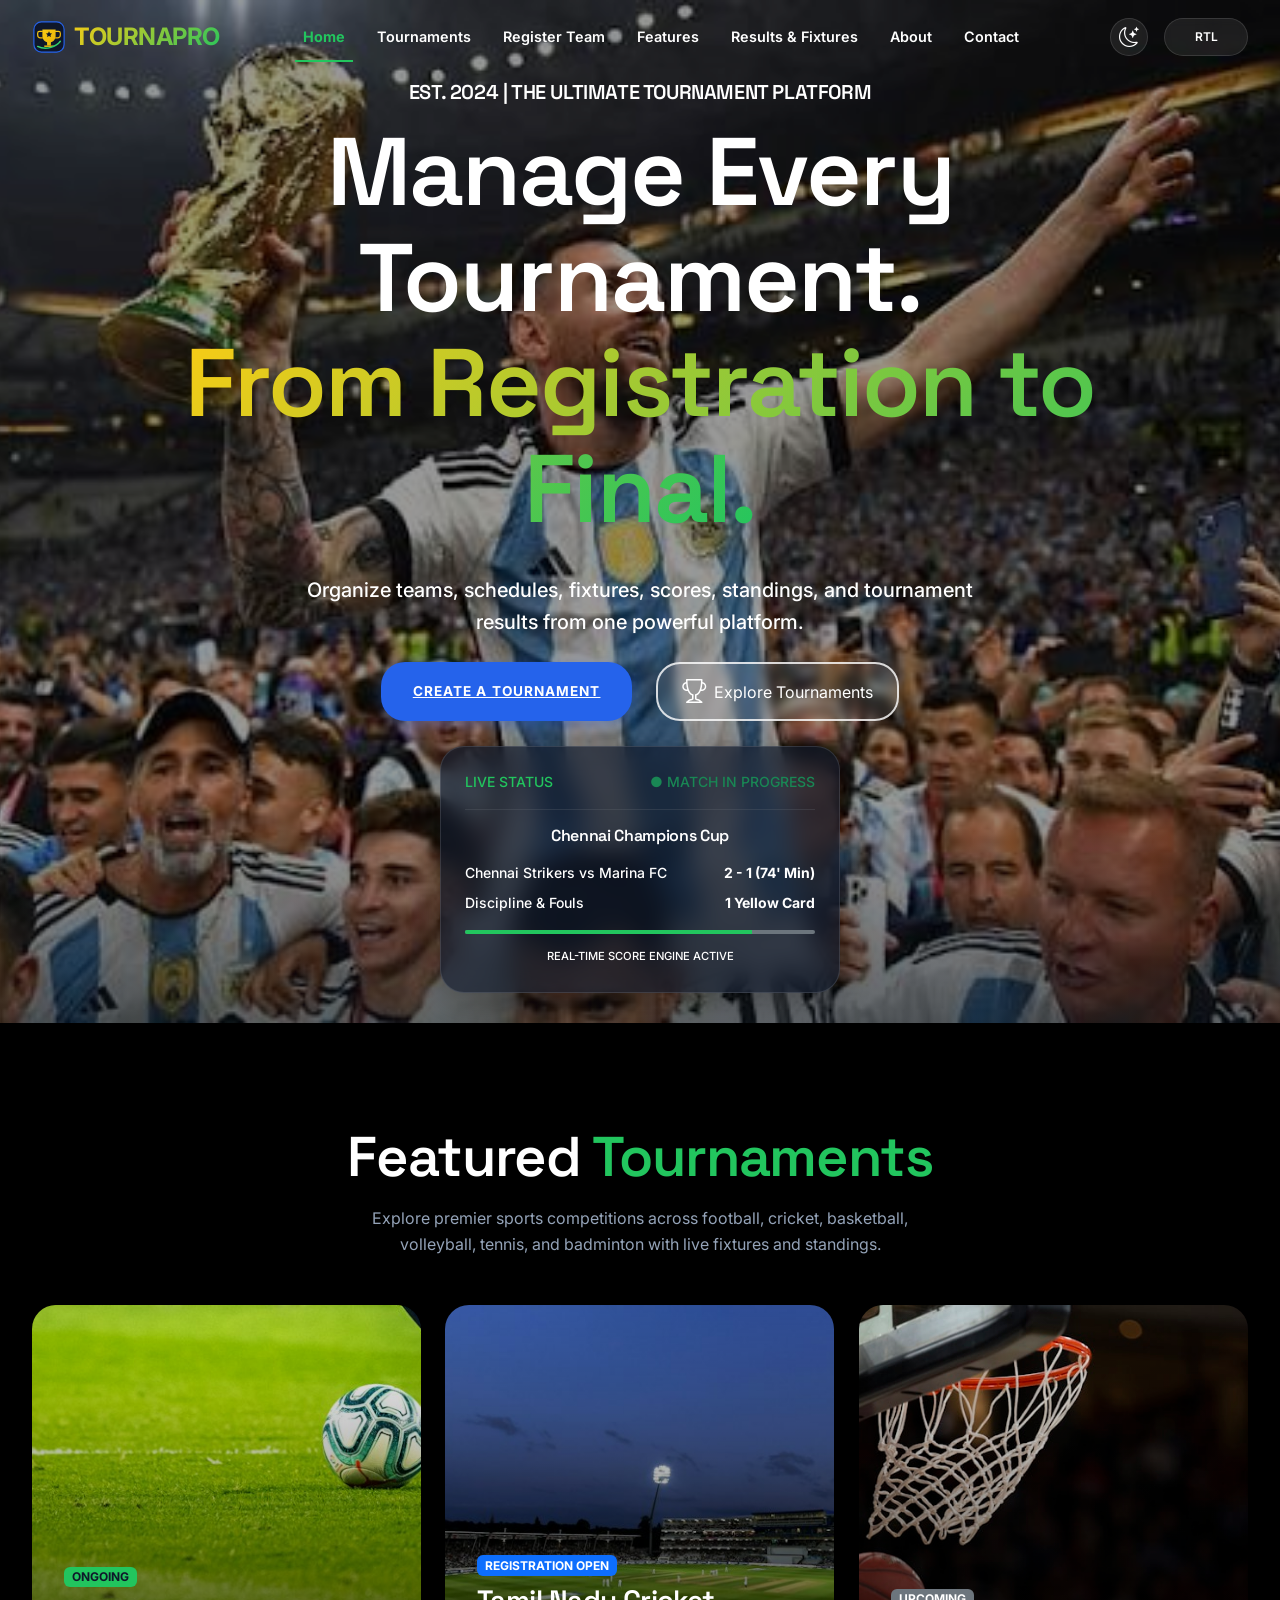
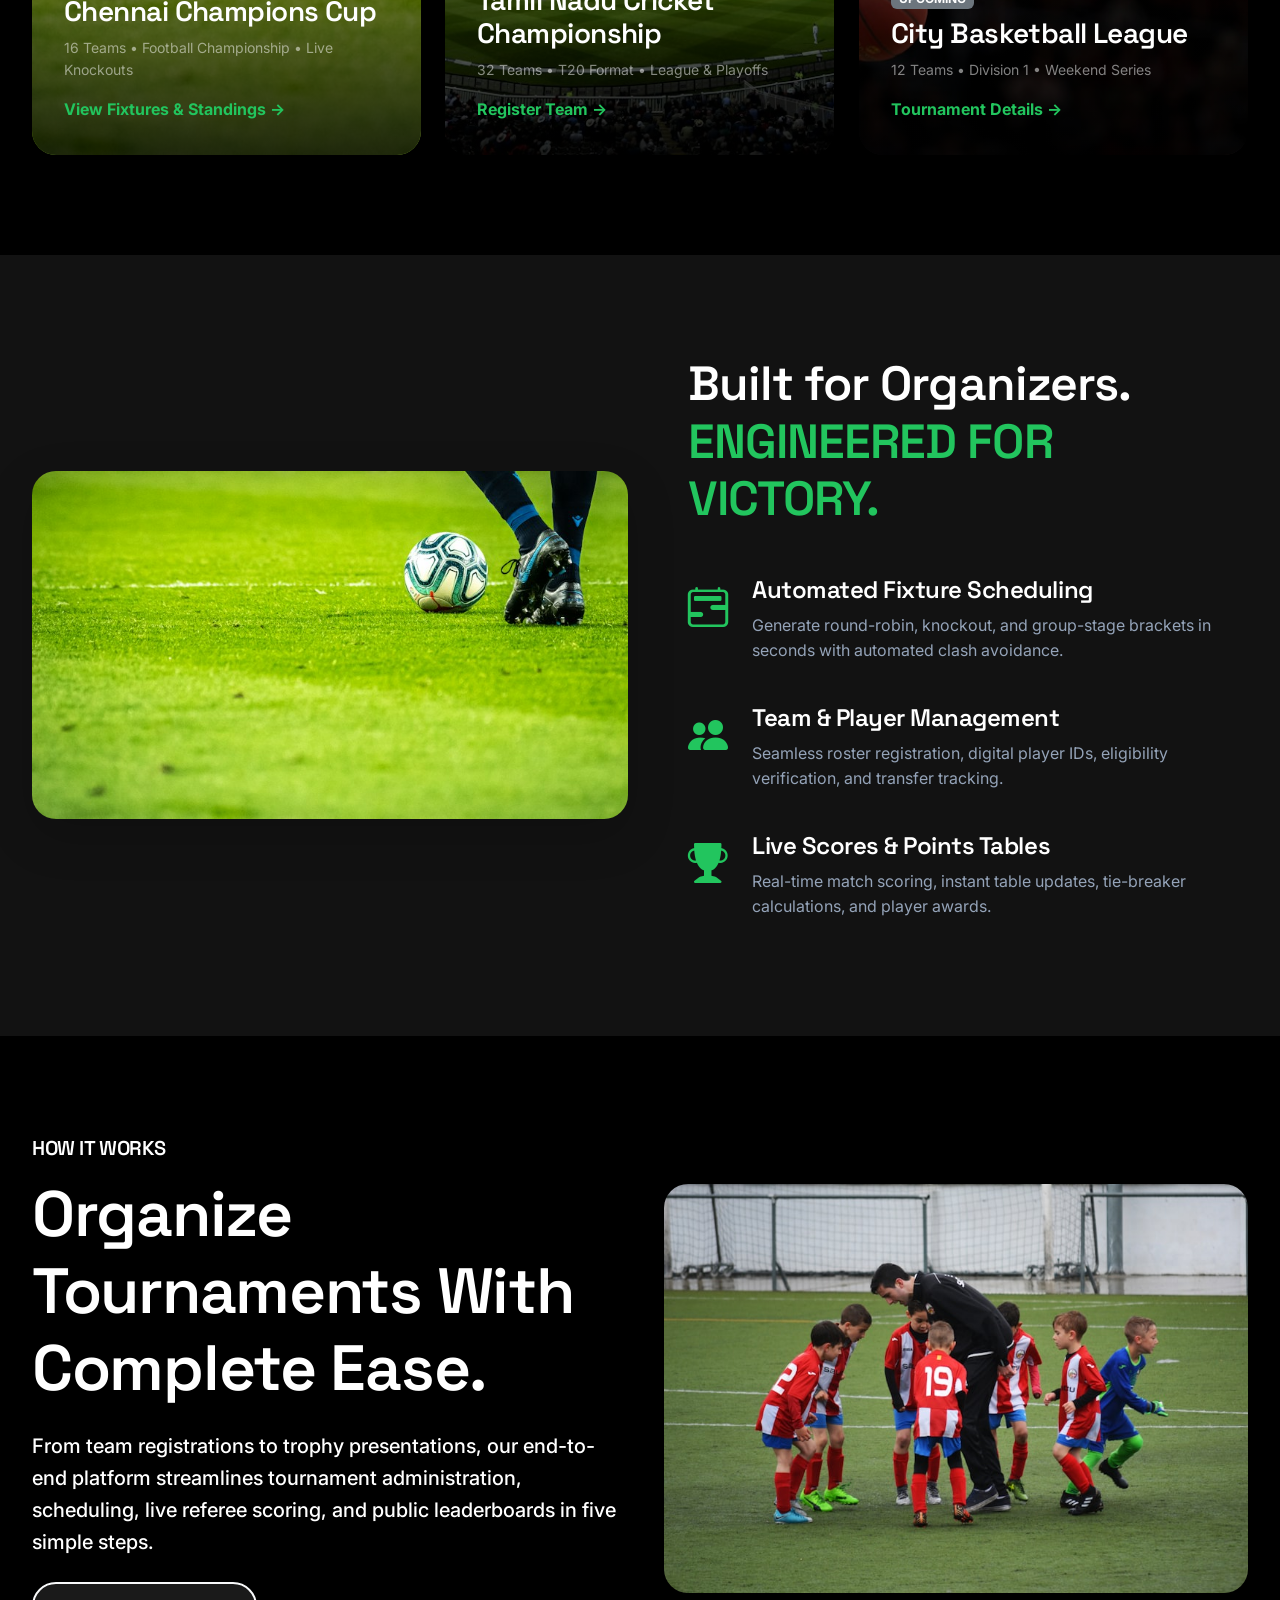
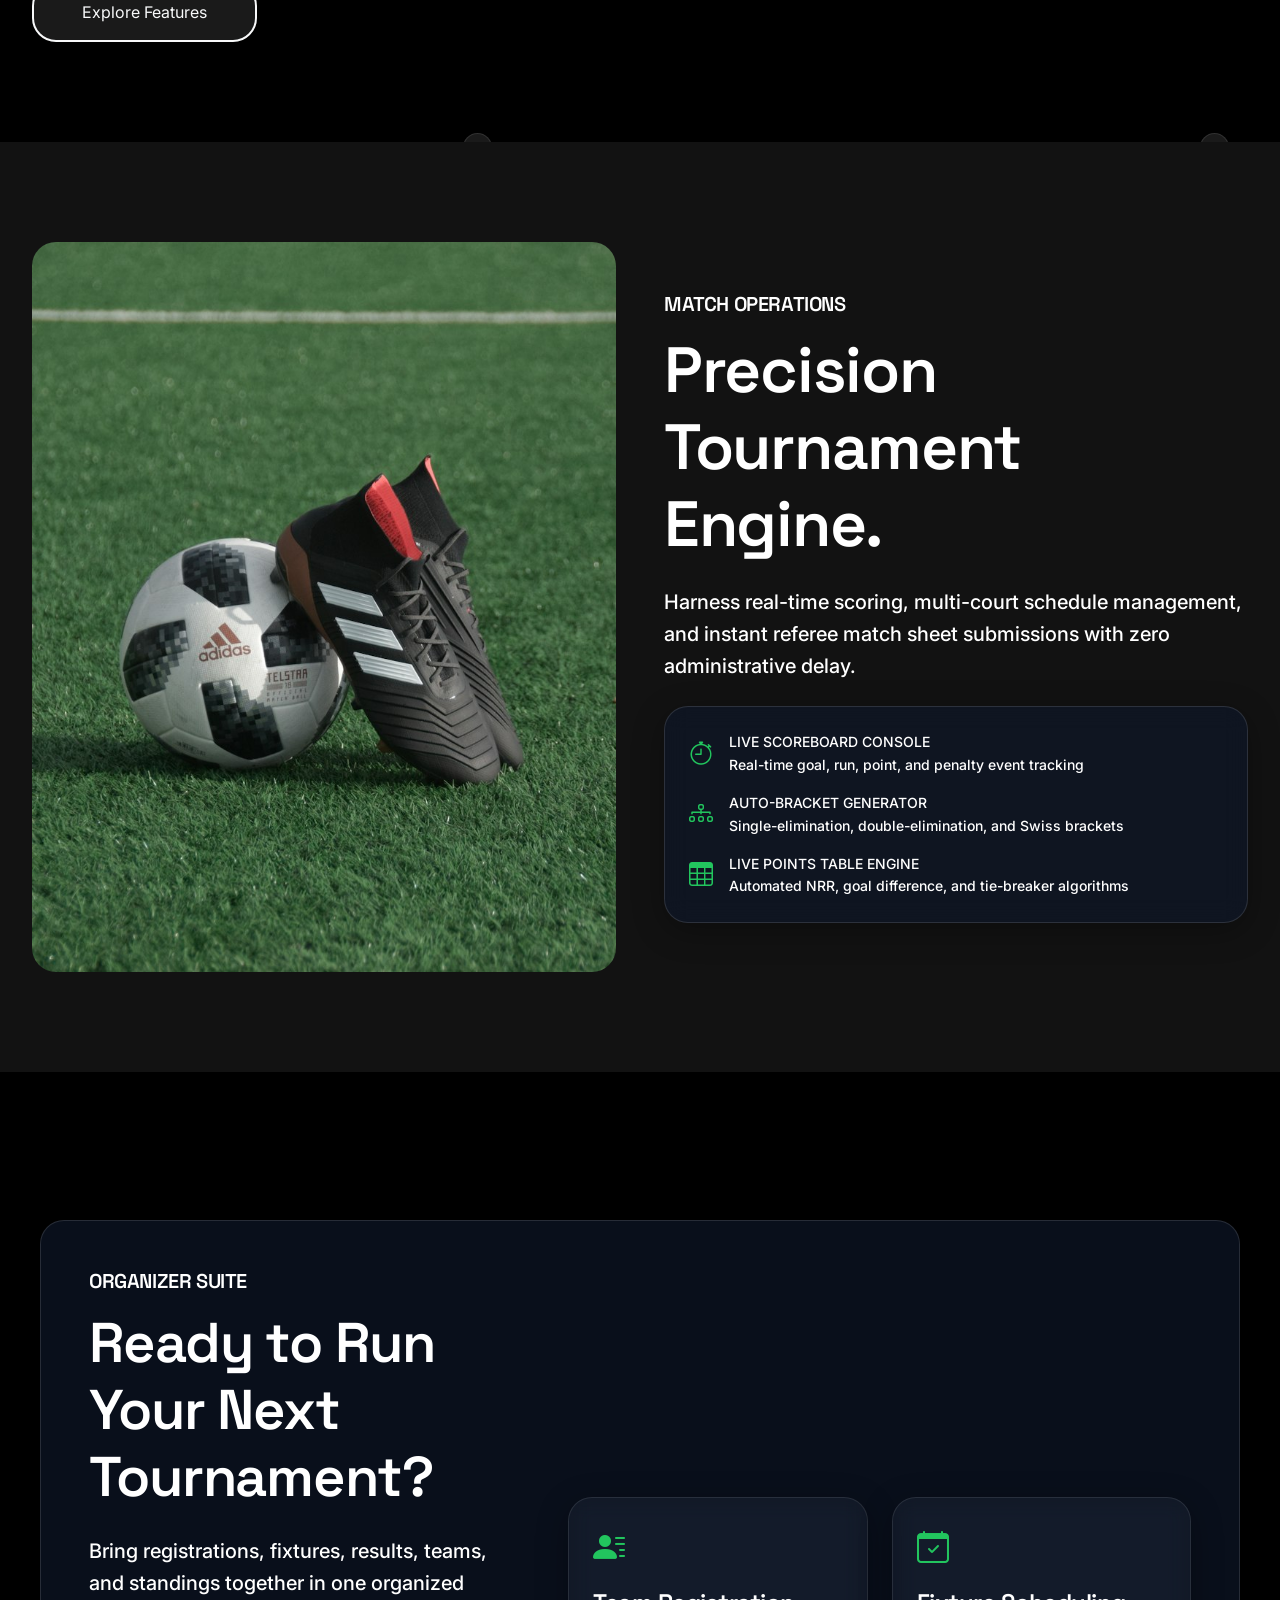
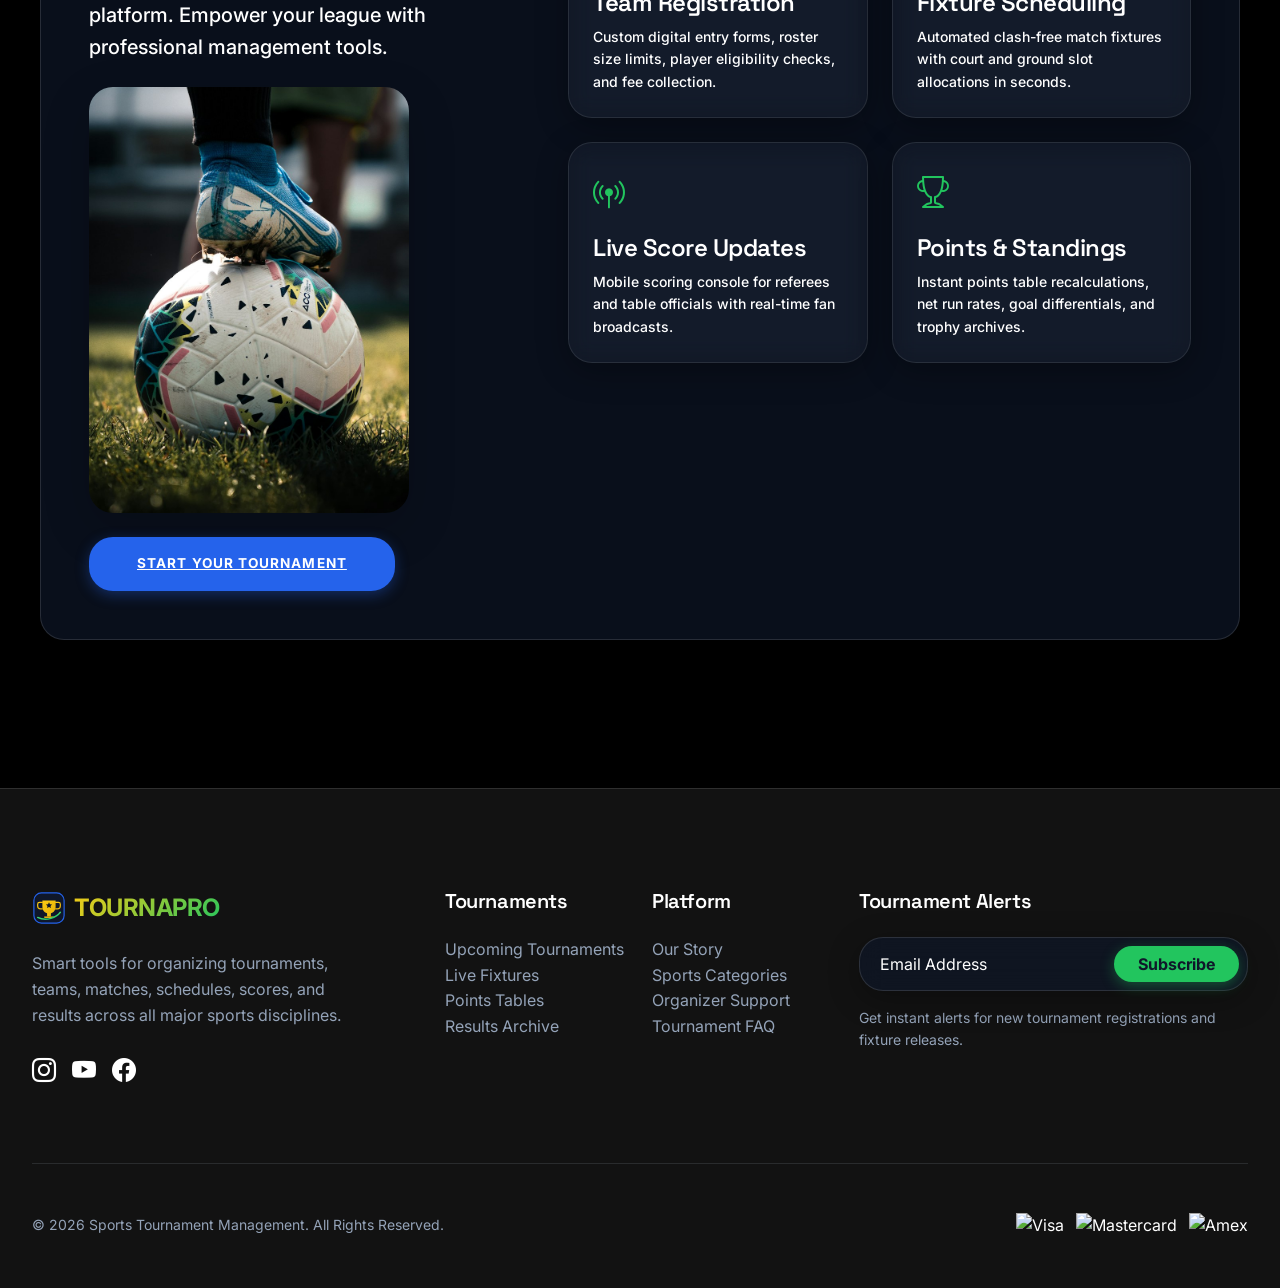
==== commit c140766f: "Update hero section images, layout alignments and page styling" ====
--- a/index.html
+++ b/index.html
@@ -83,8 +83,8 @@
 
     <!-- Hero Section -->
     <section class="hero-section text-center">
-        <img src="assets/images/sports_hero.jpg"
-            alt="Sports Stadium Tournament" class="hero-video-bg">
+        <img src="assets/images/hero_all_sports.jpg"
+            alt="Sports Tournament Championship" class="hero-video-bg">
         <div class="hero-overlay"></div>
         <div class="container-custom hero-content">
             <div class="row justify-content-center">
@@ -295,29 +295,29 @@
                     <div class="col-lg-7">
                         <div class="row g-4">
                             <div class="col-md-6">
-                                <div class="glass-panel p-4 h-100 border-secondary border-opacity-25" style="background: rgba(255, 255, 255, 0.02);">
-                                    <i class="bi bi-person-lines-fill text-accent fs-2 mb-3 d-block"></i>
+                                <div class="glass-panel p-4 h-100 border-secondary border-opacity-25 organizer-feature-card">
+                                    <i class="bi bi-person-lines-fill text-accent fs-2 mb-3 d-block card-icon"></i>
                                     <h4 class="text-white mb-2">Team Registration</h4>
                                     <p class="text-muted small mb-0">Custom digital entry forms, roster size limits, player eligibility checks, and fee collection.</p>
                                 </div>
                             </div>
                             <div class="col-md-6">
-                                <div class="glass-panel p-4 h-100 border-secondary border-opacity-25" style="background: rgba(255, 255, 255, 0.02);">
-                                    <i class="bi bi-calendar-check text-accent fs-2 mb-3 d-block"></i>
+                                <div class="glass-panel p-4 h-100 border-secondary border-opacity-25 organizer-feature-card">
+                                    <i class="bi bi-calendar-check text-accent fs-2 mb-3 d-block card-icon"></i>
                                     <h4 class="text-white mb-2">Fixture Scheduling</h4>
                                     <p class="text-muted small mb-0">Automated clash-free match fixtures with court and ground slot allocations in seconds.</p>
                                 </div>
                             </div>
                             <div class="col-md-6">
-                                <div class="glass-panel p-4 h-100 border-secondary border-opacity-25" style="background: rgba(255, 255, 255, 0.02);">
-                                    <i class="bi bi-broadcast-pin text-accent fs-2 mb-3 d-block"></i>
+                                <div class="glass-panel p-4 h-100 border-secondary border-opacity-25 organizer-feature-card">
+                                    <i class="bi bi-broadcast-pin text-accent fs-2 mb-3 d-block card-icon"></i>
                                     <h4 class="text-white mb-2">Live Score Updates</h4>
                                     <p class="text-muted small mb-0">Mobile scoring console for referees and table officials with real-time fan broadcasts.</p>
                                 </div>
                             </div>
                             <div class="col-md-6">
-                                <div class="glass-panel p-4 h-100 border-secondary border-opacity-25" style="background: rgba(255, 255, 255, 0.02);">
-                                    <i class="bi bi-trophy text-accent fs-2 mb-3 d-block"></i>
+                                <div class="glass-panel p-4 h-100 border-secondary border-opacity-25 organizer-feature-card">
+                                    <i class="bi bi-trophy text-accent fs-2 mb-3 d-block card-icon"></i>
                                     <h4 class="text-white mb-2">Points & Standings</h4>
                                     <p class="text-muted small mb-0">Instant points table recalculations, net run rates, goal differentials, and trophy archives.</p>
                                 </div>
@@ -333,7 +333,7 @@
     <footer>
         <div class="container-custom">
             <div class="row">
-                <div class="col-lg-4 mb-5 reveal reveal-up">
+                <div class="col-lg-4 col-md-12 mb-4 reveal reveal-up">
                     <a href="index.html" class="navbar-brand d-flex align-items-center mb-4 text-decoration-none">
                         <img src="assets/images/bluewake-logo.svg" alt="Sports Tournament Management logo"
                             class="brand-logo footer-brand-logo me-2">
@@ -346,7 +346,7 @@
                         <a href="#" class="fs-4 text-white hover-accent"><i class="bi bi-facebook"></i></a>
                     </div>
                 </div>
-                <div class="col-lg-2 col-md-4 mb-4 reveal reveal-up delay-1">
+                <div class="col-lg-2 col-md-3 col-6 mb-4 reveal reveal-up delay-1">
                     <h5 class="mb-4">Tournaments</h5>
                     <ul class="list-unstyled">
                         <li><a href="home-2.html" class="text-muted text-decoration-none">Upcoming Tournaments</a></li>
@@ -355,7 +355,7 @@
                         <li><a href="gallery.html" class="text-muted text-decoration-none">Results Archive</a></li>
                     </ul>
                 </div>
-                <div class="col-lg-2 col-md-4 mb-4 reveal reveal-up delay-2">
+                <div class="col-lg-2 col-md-3 col-6 mb-4 reveal reveal-up delay-2">
                     <h5 class="mb-4">Platform</h5>
                     <ul class="list-unstyled">
                         <li><a href="about.html" class="text-muted text-decoration-none">Our Story</a></li>
@@ -364,7 +364,7 @@
                         <li><a href="about.html" class="text-muted text-decoration-none">Tournament FAQ</a></li>
                     </ul>
                 </div>
-                <div class="col-lg-4 col-md-4 mb-4 reveal reveal-up delay-3">
+                <div class="col-lg-4 col-md-6 col-12 mb-4 reveal reveal-up delay-3">
                     <h5 class="mb-4">Tournament Alerts</h5>
                     <div class="glass-panel p-2 d-flex">
                         <input type="email" class="form-control bg-transparent border-0 text-white"
--- a/assets/css/style.css
+++ b/assets/css/style.css
@@ -63,12 +63,111 @@
     color: var(--bg-deep);
 }
 
-[data-theme="light"] .form-control {
-    color: var(--text-main) !important;
-}
-
-[data-theme="light"] .form-control::placeholder {
-    color: var(--text-muted);
+.form-control,
+.form-select,
+input.form-control,
+textarea.form-control {
+    color: #ffffff !important;
+}
+
+.form-control::placeholder,
+input.form-control::placeholder,
+textarea.form-control::placeholder {
+    color: rgba(255, 255, 255, 0.65) !important;
+    opacity: 1 !important;
+}
+
+.form-control::-webkit-input-placeholder,
+input.form-control::-webkit-input-placeholder,
+textarea.form-control::-webkit-input-placeholder {
+    color: rgba(255, 255, 255, 0.65) !important;
+    opacity: 1 !important;
+}
+
+.form-control::-moz-placeholder,
+input.form-control::-moz-placeholder,
+textarea.form-control::-moz-placeholder {
+    color: rgba(255, 255, 255, 0.65) !important;
+    opacity: 1 !important;
+}
+
+.form-control:-ms-input-placeholder,
+input.form-control:-ms-input-placeholder,
+textarea.form-control:-ms-input-placeholder {
+    color: rgba(255, 255, 255, 0.65) !important;
+    opacity: 1 !important;
+}
+
+.form-control:focus,
+.form-select:focus,
+input.form-control:focus,
+textarea.form-control:focus {
+    color: #ffffff !important;
+    background-color: transparent !important;
+    border-color: var(--accent) !important;
+    box-shadow: 0 0 0 0.25rem rgba(34, 197, 94, 0.25) !important;
+}
+
+select.form-control option,
+select.form-select option {
+    background-color: #0f172a;
+    color: #ffffff;
+}
+
+input[type="date"].form-control {
+    color-scheme: dark;
+}
+
+[data-theme="light"] .form-control,
+[data-theme="light"] .form-select,
+[data-theme="light"] input.form-control,
+[data-theme="light"] textarea.form-control {
+    color: #0f172a !important;
+}
+
+[data-theme="light"] .form-control::placeholder,
+[data-theme="light"] input.form-control::placeholder,
+[data-theme="light"] textarea.form-control::placeholder {
+    color: #64748b !important;
+    opacity: 1 !important;
+}
+
+[data-theme="light"] .form-control::-webkit-input-placeholder,
+[data-theme="light"] input.form-control::-webkit-input-placeholder,
+[data-theme="light"] textarea.form-control::-webkit-input-placeholder {
+    color: #64748b !important;
+    opacity: 1 !important;
+}
+
+[data-theme="light"] .form-control::-moz-placeholder,
+[data-theme="light"] input.form-control::-moz-placeholder,
+[data-theme="light"] textarea.form-control::-moz-placeholder {
+    color: #64748b !important;
+    opacity: 1 !important;
+}
+
+[data-theme="light"] .form-control:-ms-input-placeholder,
+[data-theme="light"] input.form-control:-ms-input-placeholder,
+[data-theme="light"] textarea.form-control:-ms-input-placeholder {
+    color: #64748b !important;
+    opacity: 1 !important;
+}
+
+[data-theme="light"] .form-control:focus,
+[data-theme="light"] .form-select:focus,
+[data-theme="light"] input.form-control:focus,
+[data-theme="light"] textarea.form-control:focus {
+    color: #0f172a !important;
+}
+
+[data-theme="light"] select.form-control option,
+[data-theme="light"] select.form-select option {
+    background-color: #ffffff;
+    color: #0f172a;
+}
+
+[data-theme="light"] input[type="date"].form-control {
+    color-scheme: light;
 }
 
 [data-theme="light"] .btn-close-white {
@@ -471,8 +570,8 @@
 }
 
 [data-theme="light"] .hero-video-bg {
-    filter: grayscale(20%) contrast(105%);
-    opacity: 0.22;
+    filter: brightness(0.92) contrast(105%);
+    opacity: 0.85;
 }
 
 .hero-overlay {
@@ -486,7 +585,7 @@
 }
 
 [data-theme="light"] .hero-overlay {
-    background: linear-gradient(180deg, rgba(248, 250, 252, 0.7) 0%, rgba(248, 250, 252, 0.95) 100%) !important;
+    background: linear-gradient(180deg, rgba(248, 250, 252, 0.35) 0%, rgba(248, 250, 252, 0.72) 100%) !important;
 }
 
 .hero-content {
@@ -779,7 +878,7 @@
 }
 
 [data-theme="light"] .parallax-bg::before {
-    background: linear-gradient(to bottom, rgba(248, 250, 252, 0.88), rgba(241, 245, 249, 0.94)) !important;
+    background: linear-gradient(to bottom, rgba(248, 250, 252, 0.45), rgba(241, 245, 249, 0.68)) !important;
 }
 
 [data-theme="light"] .parallax-bg h1,
@@ -958,6 +1057,10 @@
 
 .w-fit {
     width: fit-content;
+}
+
+.bg-accent {
+    background-color: var(--accent) !important;
 }
 
 .badge.bg-accent {
@@ -1443,8 +1546,24 @@
     color: #475569 !important;
 }
 
-[data-theme="light"] .trophy-room-caption {
-    color: #0f172a !important;
+/* Trophy Room & Image Overlay Cards Text Color (Always High-Contrast White) */
+.trophy-room-caption,
+p.trophy-room-caption,
+.trophy-room-card p,
+.trophy-room-overlay p,
+.trophy-room-section .trophy-room-card p,
+.trophy-room-section .trophy-room-caption,
+[data-theme="light"] .trophy-room-caption,
+[data-theme="light"] p.trophy-room-caption,
+[data-theme="light"] .bg-card p.trophy-room-caption,
+[data-theme="light"] .bg-card .trophy-room-card p,
+[data-theme="light"] .bg-card .trophy-room-overlay p,
+[data-theme="light"] .trophy-room-section .trophy-room-caption,
+[data-theme="light"] .trophy-room-section .trophy-room-card .trophy-room-caption,
+[data-theme="light"] .trophy-room-section .trophy-room-card .trophy-room-overlay p {
+    color: #ffffff !important;
+    text-shadow: 0 2px 8px rgba(0, 0, 0, 0.95), 0 0 2px rgba(0, 0, 0, 0.9) !important;
+    font-weight: 700 !important;
 }
 
 /* Footer email input and placeholder visibility in dark mode */
@@ -1454,6 +1573,32 @@
     opacity: 1 !important;
 }
 
+/* Footer newsletter input and button responsiveness */
+footer .glass-panel {
+    display: flex;
+    align-items: center;
+    width: 100%;
+}
+
+footer .glass-panel input[type="email"].form-control {
+    flex: 1 1 auto;
+    min-width: 0;
+    padding-left: 0.75rem;
+    padding-right: 0.5rem;
+}
+
+footer .glass-panel .btn {
+    flex-shrink: 0;
+    white-space: nowrap;
+}
+
+@media (max-width: 991.98px) {
+    footer .glass-panel .btn {
+        padding-left: 1.25rem !important;
+        padding-right: 1.25rem !important;
+    }
+}
+
 /* Safety Protocols Card in book-now.html light mode */
 [data-theme="light"] .bg-tech .bg-dark {
     background-color: #ffffff !important;
@@ -1467,8 +1612,53 @@
     color: #475569 !important;
 }
 
-[data-theme="light"] .bg-tech .bg-dark .tech-glitch {
+/* Organizer Feature Cards & Hover Effects */
+.organizer-feature-card {
+    background: rgba(255, 255, 255, 0.03);
+    border: 1px solid rgba(255, 255, 255, 0.1);
+    border-radius: 24px;
+    transition: transform 0.35s cubic-bezier(0.2, 0.8, 0.2, 1), 
+                box-shadow 0.35s ease, 
+                border-color 0.35s ease, 
+                background-color 0.35s ease;
+    cursor: pointer;
+    position: relative;
+    overflow: hidden;
+}
+
+.organizer-feature-card .card-icon,
+.organizer-feature-card i {
+    transition: transform 0.35s cubic-bezier(0.34, 1.56, 0.64, 1), color 0.35s ease;
+    display: inline-block;
+}
+
+.organizer-feature-card:hover {
+    transform: translateY(-8px);
+    background: rgba(255, 255, 255, 0.08) !important;
+    border-color: var(--accent) !important;
+    box-shadow: 0 16px 36px rgba(0, 0, 0, 0.45), 0 0 24px rgba(34, 197, 94, 0.25) !important;
+}
+
+.organizer-feature-card:hover .card-icon,
+.organizer-feature-card:hover i {
+    transform: scale(1.18) translateY(-2px);
+    color: #4ade80 !important;
+}
+
+[data-theme="light"] .organizer-feature-card {
+    background: rgba(255, 255, 255, 0.85) !important;
+    border: 1px solid rgba(15, 23, 42, 0.1) !important;
+    box-shadow: 0 4px 16px rgba(0, 0, 0, 0.04);
+}
+
+[data-theme="light"] .organizer-feature-card .text-white {
     color: #0f172a !important;
+}
+
+[data-theme="light"] .organizer-feature-card:hover {
+    background: #ffffff !important;
+    border-color: var(--accent) !important;
+    box-shadow: 0 16px 36px rgba(15, 23, 42, 0.12), 0 0 20px rgba(34, 197, 94, 0.25) !important;
 }
 
 /* Standardize Corner Radius for All Buttons, Containers, and Inputs */
